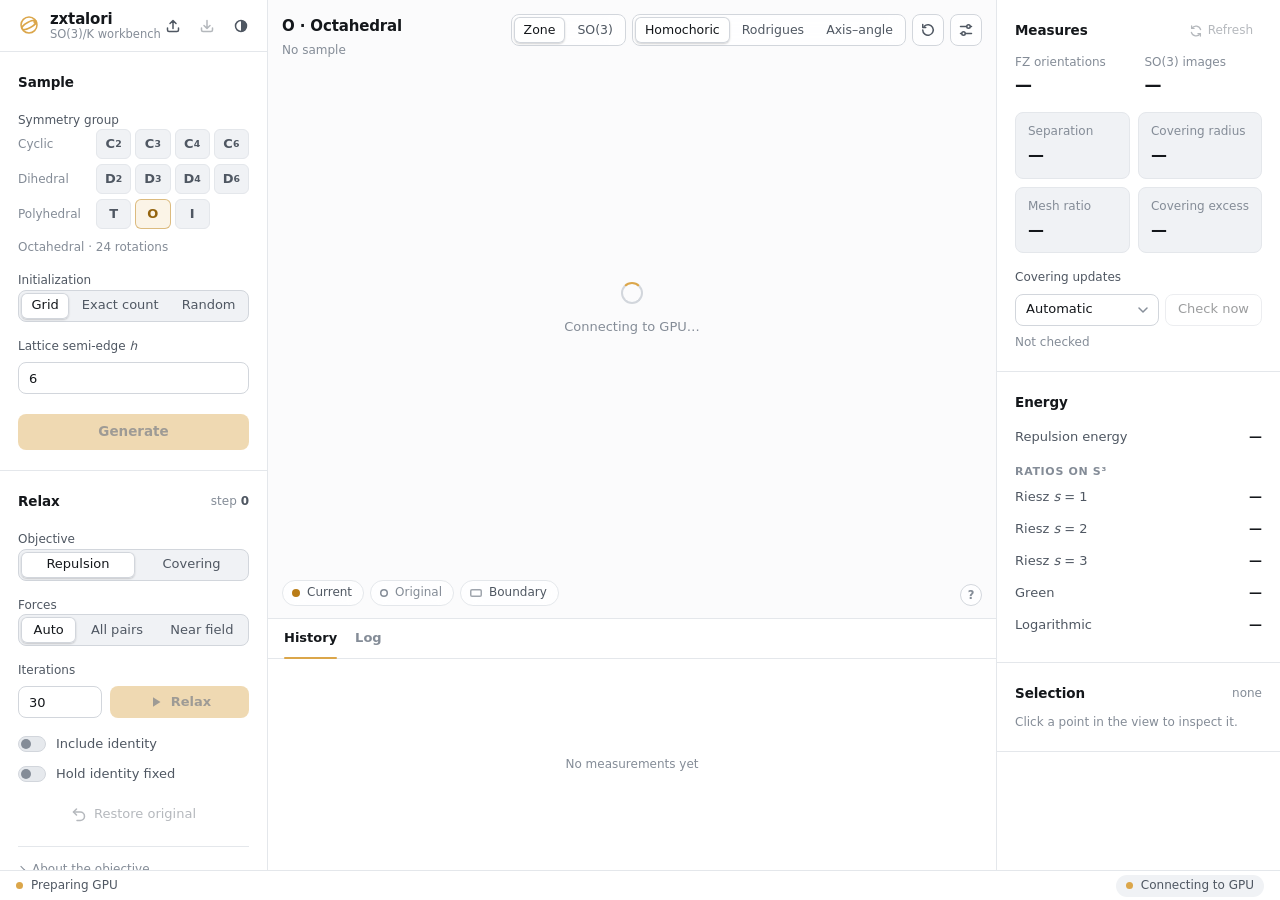
==== web/app/index.html @ 5619b3f2 "zxtalori 0.1.0" ====
<!doctype html>
<html lang="en">
<head>
<meta charset="utf-8">
<meta name="viewport" content="width=device-width,initial-scale=1">
<meta name="color-scheme" content="dark light">
<title>zxtalori</title>
<link rel="stylesheet" href="style.css">
<script>try{const t=localStorage.getItem('zxtalori-theme');if(t==='light'||t==='dark')document.documentElement.dataset.theme=t;}catch{}</script>
</head>
<body class="connecting">

<svg hidden>
  <symbol id="i-import" viewBox="0 0 16 16"><path d="M8 10.5v-8M5 5.5l3-3 3 3M2.5 10v2A1.5 1.5 0 0 0 4 13.5h8a1.5 1.5 0 0 0 1.5-1.5v-2"/></symbol>
  <symbol id="i-export" viewBox="0 0 16 16"><path d="M8 2.5v8M5 7.5l3 3 3-3M2.5 10v2A1.5 1.5 0 0 0 4 13.5h8a1.5 1.5 0 0 0 1.5-1.5v-2"/></symbol>
  <symbol id="i-theme" viewBox="0 0 16 16"><circle cx="8" cy="8" r="5.5"/><path d="M8 2.5a5.5 5.5 0 0 1 0 11z" fill="currentColor" stroke="none"/></symbol>
  <symbol id="i-reset" viewBox="0 0 16 16"><path d="M2.75 8a5.25 5.25 0 1 0 1.55-3.7"/><path d="M2.75 2.5v3h3"/></symbol>
  <symbol id="i-undo" viewBox="0 0 16 16"><path d="M5.5 3 2.5 6l3 3"/><path d="M2.5 6h6.75a4.25 4.25 0 0 1 0 8.5H6"/></symbol>
  <symbol id="i-sliders" viewBox="0 0 16 16"><path d="M2.5 4.5h6M12.5 4.5h1M2.5 11.5h1M7.5 11.5h6"/><circle cx="10.5" cy="4.5" r="1.75"/><circle cx="5.5" cy="11.5" r="1.75"/></symbol>
  <symbol id="i-dice" viewBox="0 0 16 16"><rect x="2.5" y="2.5" width="11" height="11" rx="2.5"/><circle cx="5.6" cy="5.6" r=".5" fill="currentColor"/><circle cx="8" cy="8" r=".5" fill="currentColor"/><circle cx="10.4" cy="10.4" r=".5" fill="currentColor"/></symbol>
  <symbol id="i-play" viewBox="0 0 16 16"><path d="M5 3.25v9.5L12.5 8z" fill="currentColor" stroke="none"/></symbol>
  <symbol id="i-stop" viewBox="0 0 16 16"><rect x="4" y="4" width="8" height="8" rx="1.5" fill="currentColor" stroke="none"/></symbol>
  <symbol id="i-refresh" viewBox="0 0 16 16"><path d="M13.25 6.5A5.5 5.5 0 0 0 3.3 5M2.75 9.5a5.5 5.5 0 0 0 9.95 1.5"/><path d="M3 2.25V5h2.75M13 13.75V11h-2.75"/></symbol>
  <symbol id="i-x" viewBox="0 0 16 16"><path d="M4.5 4.5l7 7M11.5 4.5l-7 7"/></symbol>
  <symbol id="i-alert" viewBox="0 0 16 16"><circle cx="8" cy="8" r="6"/><path d="M8 4.75v3.75"/><circle cx="8" cy="11" r=".4" fill="currentColor"/></symbol>
</svg>


<main class="workspace">

<aside class="sidebar panel" aria-label="Sample and relaxation">

  <header class="side-head">
    <a class="brand" href="./">
      <svg class="brand-mark" viewBox="0 0 20 20" aria-hidden="true"><circle cx="10" cy="10" r="7.25"/><ellipse cx="10" cy="10" rx="7.25" ry="2.6" transform="rotate(-28 10 10)"/><circle class="brand-dot" cx="15.6" cy="7.1" r="1.7"/></svg>
      <span class="brand-text"><span class="brand-name">zxtalori</span><span class="brand-sub">SO(3)/K workbench</span></span>
    </a>
    <div class="top-actions">
      <button id="import-button" class="ghost icon-only" aria-label="Import quaternions from JSON or CSV" title="Import quaternions from JSON or CSV"><svg class="icon"><use href="#i-import"/></svg></button>
      <button id="export-button" class="ghost icon-only" disabled aria-label="Export the current sample" title="Export the current sample"><svg class="icon"><use href="#i-export"/></svg></button>
      <button id="theme-button" class="ghost icon-only" aria-label="Switch color theme" title="Switch color theme"><svg class="icon"><use href="#i-theme"/></svg></button>
    </div>
  </header>

  <section class="section">
    <header class="section-head"><h2>Sample</h2></header>

    <fieldset id="group" class="field">
      <legend class="field-label">Symmetry group</legend>
      <div class="group-picker">
        <div class="group-row"><span class="group-family">Cyclic</span><div class="chips">
          <label class="chip"><input type="radio" name="group" value="C2"><span>C<sub>2</sub></span></label>
          <label class="chip"><input type="radio" name="group" value="C3"><span>C<sub>3</sub></span></label>
          <label class="chip"><input type="radio" name="group" value="C4"><span>C<sub>4</sub></span></label>
          <label class="chip"><input type="radio" name="group" value="C6"><span>C<sub>6</sub></span></label>
        </div></div>
        <div class="group-row"><span class="group-family">Dihedral</span><div class="chips">
          <label class="chip"><input type="radio" name="group" value="D2"><span>D<sub>2</sub></span></label>
          <label class="chip"><input type="radio" name="group" value="D3"><span>D<sub>3</sub></span></label>
          <label class="chip"><input type="radio" name="group" value="D4"><span>D<sub>4</sub></span></label>
          <label class="chip"><input type="radio" name="group" value="D6"><span>D<sub>6</sub></span></label>
        </div></div>
        <div class="group-row"><span class="group-family">Polyhedral</span><div class="chips">
          <label class="chip"><input type="radio" name="group" value="T"><span>T</span></label>
          <label class="chip"><input type="radio" name="group" value="O" checked><span>O</span></label>
          <label class="chip"><input type="radio" name="group" value="I"><span>I</span></label>
        </div></div>
      </div>
      <p id="group-order" class="hint">Octahedral · 24 rotations</p>
    </fieldset>

    <fieldset id="count-mode" class="field">
      <legend class="field-label">Initialization</legend>
      <div class="segmented">
        <label title="Native lattice or MTEX grid"><input type="radio" name="count-mode" value="grid" checked><span>Grid</span></label>
        <label title="Exact orientation count"><input type="radio" name="count-mode" value="exact"><span>Exact count</span></label>
        <label title="Seeded Haar random samples"><input type="radio" name="count-mode" value="random"><span>Random</span></label>
      </div>
      <p id="count-note" class="hint"></p>
    </fieldset>

    <div id="h-field" class="field"><label class="field-label" for="semi-edge">Lattice semi-edge <i>h</i></label><input id="semi-edge" type="number" min="1" max="12" value="6"></div>
    <div id="count-field" class="field" hidden><label class="field-label" for="target-count" id="target-label">Requested count</label><input id="target-count" type="number" min="32" max="1000000" step="1" value="1000"></div>
    <div id="seed-field" class="field" hidden><label class="field-label" for="random-seed">Seed</label><div class="input-group"><input id="random-seed" type="number" min="0" max="4294967295" value="193"><button id="shuffle-seed" class="icon-only" aria-label="New random seed" title="New random seed"><svg class="icon"><use href="#i-dice"/></svg></button></div></div>

    <button id="generate-button" class="primary block generate" disabled>Generate</button>
    <p id="construction-note" class="hint centered"></p>
  </section>

  <section class="section">
    <header class="section-head"><h2>Relax</h2><span class="meta">step <b id="iteration-count">0</b></span></header>

    <fieldset id="objective" class="field">
      <legend class="field-label">Objective</legend>
      <div class="segmented">
        <label title="Quey geodesic pair repulsion"><input type="radio" name="objective" value="repulsion" checked><span>Repulsion</span></label>
        <label title="Lower the covering radius with local GPU moves"><input type="radio" name="objective" value="covering"><span>Covering</span></label>
      </div>
    </fieldset>

    <fieldset id="forces" class="field">
      <legend class="field-label">Forces</legend>
      <div class="segmented">
        <label title="Near field above 20,000 orientations, all pairs below"><input type="radio" name="forces" value="auto" checked><span>Auto</span></label>
        <label title="Every orbit point (cost grows with the square of the count)"><input type="radio" name="forces" value="all"><span>All pairs</span></label>
        <label title="Orbit points within 20 mean orientation radii, about 7,500 per point (Quey et al. 2018); cost grows linearly"><input type="radio" name="forces" value="near"><span>Near field</span></label>
      </div>
    </fieldset>

    <fieldset id="free-set" class="field" hidden>
      <legend class="field-label">Free points per job</legend>
      <div class="segmented">
        <label title="The four sources of the offending cap"><input type="radio" name="free-set" value="0"><span>Tet</span></label>
        <label title="Also the apex of each cap sharing a face with it"><input type="radio" name="free-set" value="1" checked><span>Face</span></label>
      </div>
    </fieldset>

    <div id="floor-field" class="field" hidden>
      <label class="field-label" for="separation-floor">Min separation (°)</label>
      <div class="input-group"><input id="separation-floor" type="number" min="0" max="179" step="0.01" placeholder="None"><button id="floor-from-current" type="button" title="Set the floor to 95% of the current separation">95% of current</button></div>
      <p class="hint">Local steps keep every pair of orientations at least this far apart.</p>
    </div>

    <div class="field">
      <label class="field-label" for="iterations" id="iterations-label">Iterations</label>
      <div class="run-row">
        <input id="iterations" type="number" min="1" max="1000" value="30">
        <button id="relax-button" class="primary" disabled><svg class="icon"><use href="#i-play"/></svg><span id="relax-label">Relax</span></button>
        <button id="stop-button" class="danger" disabled><svg class="icon"><use href="#i-stop"/></svg>Stop</button>
      </div>
      <div id="run-progress" class="progress" hidden><i id="run-progress-bar"></i></div>
    </div>

    <div class="switches">
      <label class="switch"><input id="add-identity" type="checkbox"><span class="track"></span>Include identity</label>
      <label class="switch"><input id="fix-identity" type="checkbox"><span class="track"></span>Hold identity fixed</label>
    </div>

    <button id="restore-button" class="ghost block" disabled><svg class="icon"><use href="#i-undo"/></svg>Restore original</button>

    <details class="disclosure"><summary>About the objective</summary>
      <p class="hint" data-objective="repulsion">Pair repulsion 1/<i>d</i> + 1/(π − <i>d</i>), where <i>d</i> is the geodesic distance on S³. Symmetry images and antipodes are included. Barzilai–Borwein steps with curvature scaling.</p>
      <p class="hint" data-objective="repulsion">Near field sums only the orbit points within 20 mean orientation radii, fading smoothly over the outer half, so a step costs time linear in the count. Its energy is the near-field sum. Differences in density at larger scales even out more slowly than with all pairs.</p>
      <p class="hint" data-objective="covering" hidden>Moves disjoint groups of points around the largest empty caps and keeps a move only if the exact local maximum drops. Small kicks leave plateaus, and the best sample found is kept. Separation is not constrained and usually falls.</p>
    </details>
  </section>

</aside>

<section class="stage" aria-label="Orientation view">

  <div class="viewport card" id="canvas-wrap">
    <canvas id="view" tabindex="0" aria-label="3D orientation plot. Drag to orbit, Shift-drag to pan, scroll to zoom, click to inspect."></canvas>

    <div class="view-head">
      <div class="view-title">
        <h1 id="sample-heading">O · Octahedral</h1>
        <div class="view-sub"><span id="sample-badge">No sample</span><span id="selected-badge" class="tag" hidden></span></div>
      </div>
      <div class="view-tools">
        <fieldset id="view-domain" class="segmented glass"><legend class="sr-only">View domain</legend>
          <label title="Fundamental zone"><input type="radio" name="view-domain" value="fz" checked><span>Zone</span></label>
          <label title="Full SO(3), streamed symmetry images"><input type="radio" name="view-domain" value="so3"><span>SO(3)</span></label>
        </fieldset>
        <fieldset id="projection" class="segmented glass"><legend class="sr-only">Projection</legend>
          <label><input type="radio" name="projection" value="homochoric" checked><span>Homochoric</span></label>
          <label><input type="radio" name="projection" value="rodrigues"><span>Rodrigues</span></label>
          <label><input type="radio" name="projection" value="axisangle"><span>Axis–angle</span></label>
        </fieldset>
        <div class="tool-group">
          <button id="reset-view" class="tool" aria-label="Reset view" title="Reset view (0)"><svg class="icon"><use href="#i-reset"/></svg></button>
          <button id="display-button" class="tool" popovertarget="display-panel" aria-label="Display settings" title="Display settings"><svg class="icon"><use href="#i-sliders"/></svg></button>
        </div>
      </div>
    </div>

    <div id="view-empty" class="view-empty"><span class="spinner" aria-hidden="true"></span><p id="empty-copy">Connecting to GPU…</p></div>

    <div class="view-foot">
      <div class="legend">
        <span class="legend-item" id="color-key"><i class="swatch current" id="color-swatch"></i><span id="color-name">Current</span><span id="color-scale" class="color-scale" hidden><span id="color-low"></span><i id="color-ramp" class="ramp"></i><span id="color-high"></span></span></span>
        <label class="legend-item toggle" title="Show the generated sample"><input id="show-original" type="checkbox"><i class="swatch original"></i>Original</label>
        <label class="legend-item toggle" title="Show the fundamental-zone boundary"><input id="show-zone" type="checkbox" checked><i class="swatch boundary"></i>Boundary</label>
      </div>
      <div class="view-meta">
        <span id="display-count"></span>
        <span class="help" tabindex="0" aria-describedby="view-help">?<span id="view-help" class="help-pop" role="tooltip"><b>Drag</b> orbit<br><b>Shift-drag</b> or <b>right-drag</b> pan<br><b>Scroll</b> zoom<br><b>Click</b> inspect a point<br><b>Arrows</b> orbit · <b>+ −</b> zoom · <b>0</b> reset</span></span>
      </div>
    </div>
  </div>

  <div id="display-panel" class="popover" popover="manual" aria-label="Display settings">
    <header class="popover-head"><h2>Display</h2><button class="tool plain" popovertarget="display-panel" popovertargetaction="hide" aria-label="Close display settings"><svg class="icon"><use href="#i-x"/></svg></button></header>
    <div class="popover-body">
      <div class="field row"><label for="display-limit">Points drawn</label><select id="display-limit"><option value="100000" selected>≤ 100,000</option><option value="10000">≤ 10,000</option><option value="1000">≤ 1,000</option><option value="0">All</option></select></div>
      <div class="field row"><label for="color-by">Color by</label><select id="color-by">
        <option value="auto" selected>Objective</option>
        <option value="zone">Symmetry zone</option>
        <option value="single">Single color</option>
        <option value="separation">Nearest neighbour</option>
        <option value="covering">Largest adjacent cap</option>
        <option value="faces">Voronoi faces</option>
      </select></div>
      <p class="hint" id="color-hint">Repulsion colors by nearest-neighbour distance and covering runs by the largest Delaunay cap at each point; both come with each step's measures. Voronoi faces come from covering checks.</p>
      <div class="field"><label class="field-label spread" for="point-size">Point radius <output id="point-size-value" for="point-size">2</output></label><input id="point-size" type="range" min="0.5" max="6" value="2" step="0.25"></div>
      <div class="field"><label class="field-label spread" for="wire-width">Wire width <output id="wire-width-value" for="wire-width">0.85</output></label><input id="wire-width" type="range" min="0.2" max="3" value="0.85" step="0.05"></div>
      <div class="switches">
        <label class="switch"><input id="auto-rotate" type="checkbox"><span class="track"></span>Rotate about world Z</label>
      </div>
      <div class="field row"><label for="cut-plane">Cut through origin</label><select id="cut-plane"><option value="none">None</option><option value="x">Keep +X</option><option value="y">Keep +Y</option><option value="z">Keep +Z</option><option value="-x">Keep −X</option><option value="-y">Keep −Y</option><option value="-z">Keep −Z</option></select></div>
      <div id="clip-field" class="field row" hidden><label for="rf-limit">Rodrigues radius ≤</label><input id="rf-limit" type="number" min="1" max="100" value="4" step="1"></div>

      <div class="popover-section">
        <h3>Delaunay triangulation</h3>
        <div class="switches">
          <label class="switch"><input id="show-dt" type="checkbox"><span class="track"></span>Show edges</label>
          <label class="switch"><input id="show-shell" type="checkbox" checked><span class="track"></span>Show shell images</label>
        </div>
        <div class="field row"><label for="dt-budget">Edge budget</label><input id="dt-budget" type="number" min="100" max="100000" value="6000" step="100"></div>
        <button id="load-dt" class="block" disabled>Compute triangulation</button>
        <p id="dt-note" class="hint">FZ and shell triangulation. Compute again after points move.</p>
      </div>
    </div>
  </div>

  <div class="dock">
    <header class="pane-head">
      <div class="pane-tabs" role="tablist" aria-label="Bottom pane">
        <button id="tab-history" role="tab" aria-selected="true" aria-controls="history-panel">History</button>
        <button id="tab-log" role="tab" aria-selected="false" aria-controls="log-panel" tabindex="-1">Log<span id="log-badge" class="badge" hidden></span></button>
      </div>
      <div id="history-series" class="series" role="group" aria-label="Measures to plot"></div>
      <span id="log-count" class="meta" hidden></span>
      <button id="log-clear" class="ghost small" title="Clear the log" hidden>Clear</button>
    </header>
    <div id="history-panel" class="pane-body history-wrap" role="tabpanel" aria-labelledby="tab-history"><canvas id="history" aria-label="Measure history"></canvas><div id="history-note" class="readout" aria-live="off"></div><div id="history-empty" class="history-empty">No measurements yet</div></div>
    <div id="log-panel" class="pane-body" role="tabpanel" aria-labelledby="tab-log" hidden><ol id="log-list" class="log-list" tabindex="0" aria-live="off"></ol></div>
  </div>

</section>

<aside class="inspector panel" aria-label="Measures and selection">

  <section class="section">
    <header class="section-head"><h2>Measures</h2><button id="measure-button" class="ghost small" disabled title="Recompute pair energies and separation"><svg class="icon"><use href="#i-refresh"/></svg>Refresh</button></header>

    <dl class="counts">
      <div><dt>FZ orientations</dt><dd id="point-count">—</dd></div>
      <div><dt>SO(3) images</dt><dd id="extended-count">—</dd></div>
    </dl>

    <div class="tiles">
      <button class="tile" data-metric="separation_deg" title="Minimum separation between orientations"><span>Separation</span><strong id="separation">—</strong></button>
      <button class="tile" data-metric="covering_radius_deg" title="Largest empty spherical cap, expressed as an SO(3) rotation angle."><span>Covering radius</span><strong id="covering-radius">—</strong></button>
      <button class="tile" data-metric="mesh_ratio" title="Covering radius divided by minimum separation; SO3K_Transports convention."><span>Mesh ratio</span><strong id="mesh-ratio">—</strong></button>
      <button class="tile" data-metric="covering_excess" title="Covering radius / simplex bound minus 1; N = 2|K|N_FZ. Dimensionless fraction."><span>Covering excess</span><strong id="covering-excess">—</strong></button>
    </div>

    <div class="field">
      <label class="field-label" for="covering-mode">Covering updates</label>
      <div class="input-group"><select id="covering-mode"><option value="auto">Automatic</option><option value="ten">Every 10 steps</option><option value="end">At end of run</option><option value="manual">Manual</option></select><button id="cover-button" disabled>Check now</button></div>
      <p id="covering-note" class="hint">Not checked</p>
    </div>
  </section>

  <section class="section">
    <header class="section-head"><h2>Energy</h2></header>
    <div class="metric-list">
      <button class="metric" data-metric="energy" title="Mean pair value of 1/d + 1/(π−d), d on S³ in radians; other-source symmetry images."><span>Repulsion energy</span><strong id="energy">—</strong></button>
      <span class="list-label">Ratios on S³</span>
      <button class="metric" data-metric="riesz_1"><span>Riesz <i>s</i> = 1</span><strong id="riesz-1">—</strong></button>
      <button class="metric" data-metric="riesz_2"><span>Riesz <i>s</i> = 2</span><strong id="riesz-2">—</strong></button>
      <button class="metric" data-metric="riesz_3"><span>Riesz <i>s</i> = 3</span><strong id="riesz-3">—</strong></button>
      <button class="metric" data-metric="green_ratio"><span>Green</span><strong id="green">—</strong></button>
      <button class="metric" data-metric="log_ratio"><span>Logarithmic</span><strong id="log">—</strong></button>
    </div>
    <p id="precision-note" class="hint"></p>
  </section>

  <section class="section">
    <header class="section-head"><h2>Selection</h2><span id="selection-index" class="meta">none</span></header>
    <p id="selection-hint" class="hint">Click a point in the view to inspect it.</p>
    <div id="selection-values" hidden>
      <div class="quat"><span>w</span><strong id="quat-w"></strong><span>x</span><strong id="quat-x"></strong><span>y</span><strong id="quat-y"></strong><span>z</span><strong id="quat-z"></strong></div>
      <div class="metric static"><span>Rotation angle</span><strong id="rotation-angle"></strong></div>
    </div>
  </section>

</aside>

</main>

<footer class="statusbar"><div id="status" role="status" aria-live="polite"><span class="status-dot"></span>Preparing GPU</div><div class="status-right"><div id="status-detail"></div><span id="gpu-badge" class="gpu-chip" data-state="pending"><i class="dot"></i>Connecting to GPU</span></div></footer>

<div id="error-banner" class="toast" role="alert" hidden><svg class="icon"><use href="#i-alert"/></svg><span id="error-message"></span><button id="dismiss-error" class="tool plain" aria-label="Dismiss error"><svg class="icon"><use href="#i-x"/></svg></button></div>

<dialog id="export-dialog" aria-labelledby="export-title">
  <form method="dialog">
    <header class="dialog-head"><div><h2 id="export-title">Export sample</h2><p class="hint">Scalar-first quaternions (w, x, y, z).</p></div><button class="tool plain" aria-label="Close"><svg class="icon"><use href="#i-x"/></svg></button></header>
    <div class="dialog-body">
      <button id="export-json" type="button" class="option"><span class="format">JSON</span><strong>Sample with provenance</strong><span>Quaternions, generator settings, measures and history. Opens again in the workbench.</span></button>
      <button id="export-csv" type="button" class="option"><span class="format">CSV</span><strong>Quaternions only</strong><span>One orientation per row with a w, x, y, z header.</span></button>
    </div>
  </form>
</dialog>

<input id="import-file" type="file" accept=".json,.csv,.txt" hidden>
<script type="module" src="app.js"></script>
</body>
</html>
---- web/app/style.css ----
/* Workbench theme. Colors follow the OS unless <html data-theme> pins one;
   the --plot-* tokens are read by app.js for both canvases. */
:root {
  color-scheme: dark light;
  --font: Inter, "Segoe UI Variable Text", "Segoe UI", system-ui, -apple-system, "Helvetica Neue", sans-serif;
  --mono: "Cascadia Mono", "JetBrains Mono", ui-monospace, "SF Mono", Consolas, monospace;
  --radius-s: 6px;
  --radius: 8px;
  --radius-l: 12px;
  --sidebar: 288px;
  --inspector: 304px;

  --bg: light-dark(#eef0f3, #0b0d10);
  --panel: light-dark(#ffffff, #121519);
  --raised: light-dark(#ffffff, #1a1e24);
  --field: light-dark(#ffffff, #15181d);
  --well: light-dark(#f0f2f5, #0e1115);
  --seg-on: light-dark(#ffffff, #262c35);
  --hover: light-dark(#f2f4f6, #1d2229);
  --active: light-dark(#e6e9ed, #262c34);
  --line: light-dark(#e4e7eb, #20252c);
  --line-strong: light-dark(#d2d6dc, #2e353f);
  --line-hover: light-dark(#b9bfc8, #434c58);
  --text: light-dark(#14171b, #e8eaed);
  --text-2: light-dark(#4f5762, #a6aeb9);
  --text-3: light-dark(#848c97, #6e7784);
  --accent: light-dark(#dba64a, #e2b665);
  --accent-hover: light-dark(#e3b25a, #ecc47c);
  --accent-ink: #1b1306;
  --accent-text: light-dark(#94640f, #ebc57f);
  --accent-soft: light-dark(rgb(219 166 74 / .13), rgb(226 182 101 / .11));
  --accent-line: light-dark(rgb(196 140 42 / .55), rgb(226 182 101 / .42));
  --focus: light-dark(#b97c17, #e2b665);
  --danger: light-dark(#c4473b, #ef7d70);
  --danger-soft: light-dark(rgb(196 71 59 / .1), rgb(239 125 112 / .13));
  --ok: light-dark(#2f9a5c, #74c290);
  --canvas: light-dark(#fbfbfc, #090b0e);
  --glass: light-dark(rgb(255 255 255 / .8), rgb(20 23 28 / .74));
  --shadow: light-dark(0 12px 32px rgb(20 26 36 / .14), 0 14px 40px rgb(0 0 0 / .5));

  --plot-point: light-dark(#b97c17, #e2b665);
  --plot-original: light-dark(#4b7fa3, #6f9dba);
  --plot-wire: light-dark(rgb(64 76 92 / .5), rgb(178 190 204 / .5));
  --plot-axis: light-dark(#d3d8df, #29313b);
  --plot-label: light-dark(#8a929d, #7a8492);
  --plot-dt: light-dark(rgb(48 112 156 / .3), rgb(136 185 211 / .3));
  --plot-shell: light-dark(rgb(48 112 156 / .6), rgb(130 187 216 / .66));
  --plot-ring: light-dark(#15181c, #fff4d6);
  --plot-grid: light-dark(#eceef1, #1e242b);
  --plot-line: light-dark(#c28a24, #e2b665);
  /* History series, in the order of the measure chips. */
  --series-1: light-dark(#c28a24, #e2b665);
  --series-2: light-dark(#2f7fc1, #6cb0f0);
  --series-3: light-dark(#2f9a5c, #74c290);
  --series-4: light-dark(#b8559e, #e08ccb);
  --series-5: light-dark(#d1603d, #f0906a);
  --series-6: light-dark(#6a5fc7, #a69cf2);
  --series-7: light-dark(#1f95a6, #62cfdc);
  --series-8: light-dark(#8a8f2a, #c6cb5c);
  --series-9: light-dark(#a35a4c, #d49383);
  --series-10: light-dark(#5b6b7c, #9fb0c2);
}
:root[data-theme="light"] { color-scheme: light; }
:root[data-theme="dark"] { color-scheme: dark; }

* { box-sizing: border-box; }
html { height: 100%; }
body {
  margin: 0;
  height: 100dvh;
  display: flex;
  flex-direction: column;
  overflow: hidden;
  background: var(--bg);
  color: var(--text);
  font: 13px/1.45 var(--font);
  -webkit-font-smoothing: antialiased;
}
[hidden] { display: none !important; }
h1, h2, h3, p { margin: 0; }
sub { font-size: .72em; line-height: 0; }
.sr-only { position: absolute; width: 1px; height: 1px; overflow: hidden; clip-path: inset(50%); white-space: nowrap; }
.icon { width: 16px; height: 16px; flex: none; fill: none; stroke: currentColor; stroke-width: 1.5; stroke-linecap: round; stroke-linejoin: round; }
:focus-visible { outline: 2px solid var(--focus); outline-offset: 2px; }

/* ── Controls ─────────────────────────────────────────── */
button, input, select { font: inherit; color: inherit; }
:where(button) {
  display: inline-flex;
  align-items: center;
  justify-content: center;
  gap: 7px;
  height: 32px;
  padding: 0 12px;
  border: 1px solid var(--line-strong);
  border-radius: var(--radius);
  background: var(--raised);
  color: var(--text);
  font-weight: 500;
  white-space: nowrap;
  cursor: pointer;
  transition: background-color .12s, border-color .12s, color .12s, opacity .12s;
}
:where(button):hover:not(:disabled) { background: var(--hover); border-color: var(--line-hover); }
:where(button):active:not(:disabled) { background: var(--active); }
:where(button):disabled { opacity: .42; cursor: not-allowed; }
.primary { background: var(--accent); border-color: transparent; color: var(--accent-ink); font-weight: 600; }
.primary:hover:not(:disabled) { background: var(--accent-hover); border-color: transparent; }
.primary:active:not(:disabled) { background: var(--accent); }
.ghost { background: transparent; border-color: transparent; color: var(--text-2); }
.ghost:hover:not(:disabled) { background: var(--hover); border-color: transparent; color: var(--text); }
.danger { background: var(--danger-soft); border-color: transparent; color: var(--danger); }
.danger:hover:not(:disabled) { background: var(--danger-soft); border-color: var(--danger); }
.block { width: 100%; }
.small { height: 26px; padding: 0 8px; gap: 5px; font-size: 12px; }
.small .icon { width: 14px; height: 14px; }
.icon-only { width: 32px; padding: 0; }

input[type="number"], select {
  width: 100%;
  min-width: 0;
  height: 32px;
  padding: 0 10px;
  border: 1px solid var(--line-strong);
  border-radius: var(--radius);
  background: var(--field);
  color: var(--text);
  font-variant-numeric: tabular-nums;
  transition: border-color .12s, box-shadow .12s;
}
select {
  appearance: none;
  padding-right: 28px;
  background-image: url("data:image/svg+xml,%3Csvg xmlns='http://www.w3.org/2000/svg' viewBox='0 0 10 6'%3E%3Cpath d='M1 1l4 4 4-4' fill='none' stroke='%23878f9a' stroke-width='1.5' stroke-linecap='round' stroke-linejoin='round'/%3E%3C/svg%3E");
  background-repeat: no-repeat;
  background-position: right 10px center;
  background-size: 10px 6px;
  cursor: pointer;
}
input[type="number"]:hover:not(:disabled), select:hover:not(:disabled) { border-color: var(--line-hover); }
input[type="number"]:focus, select:focus { outline: none; border-color: var(--accent-line); box-shadow: 0 0 0 3px var(--accent-soft); }
input:disabled, select:disabled { opacity: .5; cursor: not-allowed; }

input[type="range"] { width: 100%; height: 18px; margin: 0; background: transparent; appearance: none; cursor: pointer; }
input[type="range"]::-webkit-slider-runnable-track { height: 4px; border-radius: 2px; background: var(--active); }
input[type="range"]::-webkit-slider-thumb { appearance: none; width: 14px; height: 14px; margin-top: -5px; border-radius: 50%; background: var(--accent); border: 2px solid var(--raised); box-shadow: 0 0 0 1px var(--accent-line); }
input[type="range"]::-moz-range-track { height: 4px; border-radius: 2px; background: var(--active); }
input[type="range"]::-moz-range-thumb { width: 10px; height: 10px; border-radius: 50%; background: var(--accent); border: 2px solid var(--raised); }
input[type="range"]:focus-visible { outline: none; }
input[type="range"]:focus-visible::-webkit-slider-thumb { box-shadow: 0 0 0 3px var(--accent-soft), 0 0 0 1px var(--accent-line); }

fieldset { margin: 0; padding: 0; border: 0; min-width: 0; }
legend { padding: 0; }

.segmented { display: flex; gap: 2px; padding: 2px; border: 1px solid var(--line-strong); border-radius: var(--radius); background: var(--well); }
.segmented label { position: relative; flex: 1 1 auto; display: flex; }
.segmented input, .chip input, .legend input, .switch input { position: absolute; width: 1px; height: 1px; margin: 0; opacity: 0; pointer-events: none; }
.segmented span {
  flex: 1;
  display: flex;
  align-items: center;
  justify-content: center;
  height: 26px;
  padding: 0 10px;
  border-radius: 6px;
  color: var(--text-2);
  font-weight: 500;
  white-space: nowrap;
  cursor: pointer;
  transition: background-color .12s, color .12s, box-shadow .12s;
}
.segmented label:hover span { color: var(--text); }
.segmented input:checked + span { background: var(--seg-on); color: var(--text); box-shadow: 0 1px 2px rgb(0 0 0 / .18), inset 0 0 0 1px var(--line-strong); }
.segmented input:focus-visible + span { outline: 2px solid var(--focus); outline-offset: -1px; }
fieldset:disabled .segmented span, fieldset:disabled .chip span { opacity: .5; cursor: not-allowed; }

.switches { display: grid; gap: 2px; margin-top: 12px; }
.switch { display: flex; align-items: center; gap: 10px; min-height: 28px; color: var(--text-2); cursor: pointer; user-select: none; }
.switch:hover { color: var(--text); }
.switch .track { position: relative; flex: none; width: 28px; height: 16px; border: 1px solid var(--line-strong); border-radius: 8px; background: var(--active); transition: background-color .15s, border-color .15s; }
.switch .track::after { content: ""; position: absolute; top: 2px; left: 2px; width: 10px; height: 10px; border-radius: 50%; background: var(--text-3); transition: transform .15s, background-color .15s; }
.switch input:checked + .track { background: var(--accent); border-color: transparent; }
.switch input:checked + .track::after { transform: translateX(12px); background: var(--accent-ink); }
.switch input:focus-visible + .track { outline: 2px solid var(--focus); outline-offset: 2px; }
.switch:has(input:disabled) { opacity: .45; cursor: not-allowed; }

/* ── Shell ────────────────────────────────────────────── */
.side-head { position: sticky; top: 0; z-index: 3; display: flex; align-items: center; justify-content: space-between; gap: 8px; min-height: 52px; padding: 0 10px 0 18px; border-bottom: 1px solid var(--line); background: var(--panel); }
.brand { display: flex; align-items: center; gap: 10px; min-width: 0; color: var(--text); text-decoration: none; }
.brand-mark { width: 22px; height: 22px; flex: none; fill: none; stroke: var(--accent); stroke-width: 1.4; }
.brand-dot { fill: var(--accent); stroke: none; }
.brand-text { display: grid; min-width: 0; line-height: 1.2; }
.brand-name { font-size: 15px; font-weight: 650; letter-spacing: -.01em; }
.brand-sub { color: var(--text-3); font-size: 11.5px; white-space: nowrap; }
.top-actions { display: flex; align-items: center; gap: 2px; flex: none; }
.gpu-chip { display: inline-flex; align-items: center; gap: 8px; max-width: 260px; height: 22px; padding: 0 10px; overflow: hidden; border-radius: 11px; background: var(--well); color: var(--text-2); font-size: 12px; white-space: nowrap; text-overflow: ellipsis; }
.gpu-chip .dot { flex: none; width: 7px; height: 7px; border-radius: 50%; background: var(--text-3); }
.gpu-chip[data-state="pending"] .dot { background: var(--accent); animation: pulse 1.2s ease-in-out infinite; }
.gpu-chip[data-state="ready"] .dot { background: var(--ok); }
.gpu-chip[data-state="error"] .dot { background: var(--danger); }

.workspace { flex: 1; min-height: 0; display: grid; grid-template-columns: var(--sidebar) minmax(0, 1fr) var(--inspector); }
.panel { min-height: 0; overflow: auto; background: var(--panel); scrollbar-width: thin; scrollbar-color: var(--line-strong) transparent; }
.sidebar { border-right: 1px solid var(--line); }
.inspector { border-left: 1px solid var(--line); }
.section { padding: 18px 18px 20px; border-bottom: 1px solid var(--line); }
.section-head { display: flex; align-items: center; justify-content: space-between; gap: 8px; min-height: 26px; margin-bottom: 4px; }
.section-head h2 { font-size: 13.5px; font-weight: 600; letter-spacing: -.005em; }
.meta { color: var(--text-3); font-size: 12px; font-variant-numeric: tabular-nums; }
.meta b { color: var(--text-2); font-weight: 600; }
.field { display: grid; gap: 7px; margin-top: 16px; }
.field-label { color: var(--text-2); font-size: 12px; font-weight: 500; }
.field-label.spread { display: flex; justify-content: space-between; }
.field-label output { color: var(--text-3); font-variant-numeric: tabular-nums; }
.field.row { display: flex; align-items: center; justify-content: space-between; gap: 12px; margin-top: 12px; }
.field.row label { color: var(--text-2); }
.field.row select, .field.row input { width: 128px; flex: none; }
.hint { color: var(--text-3); font-size: 12px; line-height: 1.5; }
.hint:empty { display: none; }
.hint.centered { margin-top: 8px; text-align: center; }
.input-group { display: grid; grid-template-columns: minmax(0, 1fr) auto; gap: 6px; }

.group-picker { display: grid; gap: 5px; }
.group-row { display: grid; grid-template-columns: 70px 1fr; align-items: center; gap: 8px; }
.group-family { color: var(--text-3); font-size: 12px; }
.chips { display: grid; grid-template-columns: repeat(4, 1fr); gap: 4px; }
.chip { display: flex; }
.chip span {
  flex: 1;
  display: flex;
  align-items: center;
  justify-content: center;
  height: 30px;
  border: 1px solid var(--line);
  border-radius: var(--radius-s);
  background: var(--well);
  color: var(--text-2);
  font-weight: 600;
  cursor: pointer;
  transition: background-color .12s, border-color .12s, color .12s;
}
.chip:hover span { border-color: var(--line-hover); color: var(--text); }
.chip input:checked + span { border-color: var(--accent-line); background: var(--accent-soft); color: var(--accent-text); }
.chip input:focus-visible + span { outline: 2px solid var(--focus); outline-offset: 1px; }
#group-order { margin-top: 2px; }

.generate { height: 36px; margin-top: 20px; font-size: 13.5px; }
.run-row { display: grid; grid-template-columns: 84px minmax(0, 1fr); gap: 8px; }
body:not(.busy) #stop-button, body.busy #relax-button { display: none; }
.progress { height: 3px; margin-top: 4px; overflow: hidden; border-radius: 2px; background: var(--active); }
.progress i { display: block; width: 0; height: 100%; border-radius: inherit; background: var(--accent); transition: width .2s ease-out; }
#restore-button { margin-top: 10px; }

.disclosure { margin-top: 16px; padding-top: 14px; border-top: 1px solid var(--line); }
.disclosure summary { display: flex; align-items: center; gap: 8px; width: max-content; color: var(--text-3); font-size: 12px; cursor: pointer; list-style: none; }
.disclosure summary::-webkit-details-marker { display: none; }
.disclosure summary::before { content: ""; width: 5px; height: 5px; border-right: 1.5px solid currentColor; border-bottom: 1.5px solid currentColor; transform: rotate(-45deg); transition: transform .15s; }
.disclosure[open] summary::before { transform: rotate(45deg); }
.disclosure summary:hover { color: var(--text-2); }
.disclosure p { margin-top: 8px; }

/* ── Stage ────────────────────────────────────────────── */
.stage { min-width: 0; min-height: 0; display: flex; flex-direction: column; background: var(--canvas); }
.card { position: relative; overflow: hidden; border: 1px solid var(--line); border-radius: var(--radius-l); background: var(--canvas); }
.viewport { flex: 1; min-height: 260px; border: 0; border-radius: 0; }
#view { position: absolute; inset: 0; display: block; width: 100%; height: 100%; touch-action: none; cursor: grab; }
#view:active { cursor: grabbing; }
#view:focus-visible { outline: 2px solid var(--focus); outline-offset: -2px; }

.view-head { position: absolute; inset: 0 0 auto; display: flex; flex-wrap: wrap; align-items: flex-start; justify-content: space-between; gap: 10px 16px; padding: 14px; pointer-events: none; }
.view-title { display: grid; gap: 3px; min-width: 0; padding-top: 2px; }
.view-title h1 { font-size: 15px; font-weight: 600; letter-spacing: -.01em; }
.view-sub { display: flex; align-items: center; gap: 8px; min-height: 20px; color: var(--text-3); font-size: 12px; font-variant-numeric: tabular-nums; }
.tag { padding: 1px 8px; border: 1px solid var(--accent-line); border-radius: 10px; background: var(--accent-soft); color: var(--accent-text); font-size: 11.5px; }
.view-tools { display: flex; flex-wrap: wrap; justify-content: flex-end; gap: 6px; margin-left: auto; pointer-events: auto; }
.glass, .tool, .legend-item { background: var(--glass); backdrop-filter: blur(10px); -webkit-backdrop-filter: blur(10px); }
.segmented.glass { border-color: var(--line-strong); }
.segmented.glass span { height: 26px; font-size: 12.5px; }
.tool-group { display: flex; gap: 6px; }
.tool { width: 32px; height: 32px; padding: 0; border-color: var(--line-strong); color: var(--text-2); }
.tool:hover:not(:disabled) { color: var(--text); }
.tool.on { border-color: var(--accent-line); background: var(--accent-soft); color: var(--accent-text); }
.tool.plain { width: 28px; height: 28px; border-color: transparent; background: transparent; backdrop-filter: none; }
.tool.plain:hover:not(:disabled) { background: var(--hover); border-color: transparent; }

.view-empty { position: absolute; inset: 0; display: grid; place-content: center; justify-items: center; gap: 14px; color: var(--text-3); pointer-events: none; text-align: center; padding: 24px; }
.view-empty .spinner { display: none; }
body.busy .view-empty .spinner, body.connecting .view-empty .spinner { display: block; }
.spinner { width: 22px; height: 22px; border: 2px solid var(--line-strong); border-top-color: var(--accent); border-radius: 50%; animation: spin .8s linear infinite; }

.view-foot { position: absolute; inset: auto 0 0; display: flex; flex-wrap: wrap; align-items: flex-end; justify-content: space-between; gap: 8px; padding: 12px 14px; pointer-events: none; }
.legend { display: flex; flex-wrap: wrap; gap: 6px; pointer-events: auto; }
.legend-item { display: inline-flex; align-items: center; gap: 7px; height: 26px; padding: 0 11px 0 9px; border: 1px solid var(--line); border-radius: 13px; color: var(--text-2); font-size: 12px; user-select: none; transition: color .12s, border-color .12s; }
.legend .toggle { cursor: pointer; }
.legend .toggle:hover { border-color: var(--line-hover); color: var(--text); }
.legend .toggle:not(:has(input:checked)) { color: var(--text-3); }
.legend .toggle:has(input:focus-visible) { outline: 2px solid var(--focus); outline-offset: 2px; }
.legend .toggle:has(input:disabled) { opacity: .5; cursor: not-allowed; }
.swatch { width: 8px; height: 8px; border-radius: 50%; transition: background-color .12s, box-shadow .12s; }
.swatch.current { background: var(--plot-point); }
.swatch.zones { background: conic-gradient(hsl(0 65% 55%), hsl(137 65% 55%), hsl(275 65% 55%), hsl(52 65% 55%), hsl(0 65% 55%)); }
.color-scale { display: inline-flex; align-items: center; gap: 6px; color: var(--text-3); font-variant-numeric: tabular-nums; }
.ramp { width: 64px; height: 8px; border-radius: 4px; }
.swatch.original { background: var(--plot-original); }
.swatch.boundary { width: 12px; height: 8px; border-radius: 2px; box-shadow: inset 0 0 0 1.5px var(--plot-wire); }
.legend .toggle:not(:has(input:checked)) .swatch { background: transparent; box-shadow: inset 0 0 0 1.5px currentColor; }
.view-meta { display: flex; align-items: center; gap: 10px; color: var(--text-3); font-size: 12px; font-variant-numeric: tabular-nums; pointer-events: auto; }
.help { position: relative; display: grid; place-items: center; width: 22px; height: 22px; border: 1px solid var(--line-strong); border-radius: 50%; background: var(--glass); color: var(--text-3); font-size: 11.5px; font-weight: 600; cursor: help; }
.help:hover, .help:focus-visible { color: var(--text); }
.help-pop { position: absolute; right: -4px; bottom: calc(100% + 8px); display: none; width: max-content; padding: 10px 12px; border: 1px solid var(--line-strong); border-radius: var(--radius); background: var(--raised); box-shadow: var(--shadow); color: var(--text-2); font-size: 12px; font-weight: 400; line-height: 1.7; text-align: left; }
.help-pop b { color: var(--text); font-weight: 600; }
.help:hover .help-pop, .help:focus-visible .help-pop { display: block; }

#display-button { anchor-name: --display-button; }
.popover {
  position: fixed;
  position-anchor: --display-button;
  inset: auto;
  top: anchor(bottom);
  right: anchor(right);
  width: 300px;
  max-height: min(72vh, 640px);
  margin: 8px 0 0;
  padding: 0;
  overflow: auto;
  border: 1px solid var(--line-strong);
  border-radius: var(--radius-l);
  background: var(--raised);
  box-shadow: var(--shadow);
  color: var(--text);
  scrollbar-width: thin;
}
@supports not (anchor-name: --a) { .popover { top: 120px; right: 24px; } }
.popover-head { display: flex; align-items: center; justify-content: space-between; padding: 12px 10px 2px 16px; }
.popover-head h2 { font-size: 13.5px; font-weight: 600; }
.popover-body { padding: 0 16px 16px; }
.popover-body > .field:first-child { margin-top: 8px; }
.popover-section { margin-top: 16px; padding-top: 14px; border-top: 1px solid var(--line); }
.popover h3 { margin-bottom: 4px; color: var(--text-3); font-size: 11px; font-weight: 600; letter-spacing: .06em; text-transform: uppercase; }
.popover .switches { margin-top: 10px; }
#load-dt { margin-top: 14px; }
#dt-note { margin-top: 8px; }

.dock { flex: 0 0 clamp(190px, 28vh, 330px); min-height: 0; display: flex; flex-direction: column; border-top: 1px solid var(--line); background: var(--panel); }
.pane-body { flex: 1; min-height: 0; display: flex; flex-direction: column; }
.pane-tabs { flex: none; display: flex; gap: 2px; margin-left: -6px; }
.pane-tabs button { position: relative; display: inline-flex; align-items: center; gap: 6px; height: 28px; padding: 0 8px; border: 0; border-radius: var(--radius-s); background: transparent; color: var(--text-3); font-size: 13px; font-weight: 600; }
.pane-tabs button:hover { color: var(--text-2); background: var(--hover); }
.pane-tabs button[aria-selected="true"] { color: var(--text); }
.pane-tabs button[aria-selected="true"]::after { content: ""; position: absolute; left: 8px; right: 8px; bottom: -6px; height: 2px; border-radius: 1px; background: var(--accent); }
.badge { min-width: 16px; height: 16px; padding: 0 5px; border-radius: 8px; background: var(--active); color: var(--text-2); font-size: 10.5px; font-weight: 600; line-height: 16px; text-align: center; font-variant-numeric: tabular-nums; }
.badge.error { background: var(--danger-soft); color: var(--danger); }
.pane-head { flex: none; display: flex; align-items: center; gap: 10px; min-height: 40px; padding: 5px 14px; border-bottom: 1px solid var(--line); }
.pane-head h2 { font-size: 13.5px; font-weight: 600; }
.pane-head .meta { white-space: nowrap; }
.pane-head .meta, .pane-head .ghost.small { margin-left: auto; }
.pane-head .meta + .ghost.small { margin-left: 0; }
.series { flex: 1; min-width: 0; display: flex; gap: 4px; overflow-x: auto; scrollbar-width: none; }
.series button { flex: none; display: inline-flex; align-items: center; gap: 6px; height: 24px; padding: 0 9px 0 7px; border: 1px solid var(--line); border-radius: 12px; background: var(--well); color: var(--text-3); font-size: 11.5px; font-weight: 450; }
.series button i { width: 8px; height: 8px; border-radius: 50%; border: 1.5px solid var(--swatch); background: transparent; }
.series button[aria-pressed="true"] { border-color: color-mix(in srgb, var(--swatch) 50%, var(--line)); background: color-mix(in srgb, var(--swatch) 12%, var(--well)); color: var(--text); }
.series button[aria-pressed="true"] i { background: var(--swatch); }
.readout { position: absolute; top: 6px; right: 14px; z-index: 1; display: flex; flex-wrap: wrap; justify-content: flex-end; gap: 1px 12px; max-width: 70%; padding: 2px 8px; border-radius: 8px; background: var(--glass); color: var(--text-2); font-size: 11.5px; font-variant-numeric: tabular-nums; pointer-events: none; }
.readout:empty { display: none; }
.readout span { display: inline-flex; align-items: center; gap: 5px; }
.readout i { width: 6px; height: 6px; border-radius: 50%; background: var(--swatch); }
.log-list { flex: 1; min-height: 0; margin: 0; padding: 4px 0; overflow: auto; list-style: none; font: 11.5px/1.5 var(--mono); scrollbar-width: thin; scrollbar-color: var(--line-strong) transparent; }
.log-list li { display: grid; grid-template-columns: auto minmax(0, 1fr); gap: 0 10px; padding: 1px 14px; color: var(--text-2); }
.log-list li:hover { background: var(--hover); }
.log-list time { color: var(--text-3); font-variant-numeric: tabular-nums; }
.log-list .msg { overflow-wrap: anywhere; }
.log-list .msg b { color: var(--text); font-weight: 550; }
.log-list li[data-level="error"] .msg { color: var(--danger); }
.log-list li[data-level="warn"] .msg { color: var(--accent-text); }
.log-empty { padding: 10px 14px; color: var(--text-3); font: 12px var(--font); }
.history-wrap { position: relative; flex: 1; min-height: 0; }
#history { position: absolute; inset: 0; display: block; width: 100%; height: 100%; cursor: crosshair; }
.history-empty { position: absolute; inset: 0; display: grid; place-items: center; color: var(--text-3); font-size: 12px; pointer-events: none; }

/* ── Inspector ────────────────────────────────────────── */
.counts { display: grid; grid-template-columns: 1fr 1fr; gap: 12px; margin: 10px 0 14px; }
.counts dt { color: var(--text-3); font-size: 12px; }
.counts dd { margin: 2px 0 0; font-size: 17px; font-weight: 600; letter-spacing: -.01em; font-variant-numeric: tabular-nums; }
.tiles { display: grid; grid-template-columns: 1fr 1fr; gap: 8px; }
.tile { display: grid; gap: 3px; justify-content: stretch; justify-items: start; height: auto; padding: 10px 12px 11px; border-color: var(--line); background: var(--well); font-weight: 400; text-align: left; }
.tile span { color: var(--text-3); font-size: 12px; }
.tile strong { font-size: 16px; font-weight: 600; letter-spacing: -.01em; font-variant-numeric: tabular-nums; }
.tile.active { border-color: var(--accent-line); background: var(--accent-soft); }
.tile.active span { color: var(--accent-text); }
.stale { color: var(--text-3); }
.tile strong.stale::after { content: " · old"; font-size: 11px; font-weight: 500; }
#covering-note { min-height: 18px; }

.metric-list { display: grid; margin: 6px -8px 0; }
.metric { justify-content: space-between; gap: 12px; height: 32px; padding: 0 8px; border: 0; border-radius: var(--radius-s); background: transparent; color: var(--text-2); font-weight: 400; text-align: left; }
.metric strong { color: var(--text); font-weight: 550; font-variant-numeric: tabular-nums; }
:where(button).metric:hover:not(:disabled) { background: var(--hover); }
.metric.active { background: var(--accent-soft); color: var(--accent-text); }
.metric.active strong { color: var(--accent-text); }
.metric.static { display: flex; align-items: center; margin: 8px -8px 0; }
.list-label { margin: 10px 8px 2px; color: var(--text-3); font-size: 11px; font-weight: 600; letter-spacing: .06em; text-transform: uppercase; }
#precision-note { margin-top: 10px; }

.quat { display: grid; grid-template-columns: auto 1fr auto 1fr; gap: 6px 10px; margin-top: 10px; padding: 10px 12px; border: 1px solid var(--line); border-radius: var(--radius); background: var(--well); font: 12px var(--mono); }
.quat span { color: var(--text-3); }
.quat strong { font-weight: 400; font-variant-numeric: tabular-nums; }
#selection-hint { margin-top: 6px; }

/* ── Status, toast, dialog ────────────────────────────── */
.statusbar { flex: none; height: 30px; display: flex; align-items: center; justify-content: space-between; gap: 16px; padding: 0 16px; border-top: 1px solid var(--line); background: var(--panel); color: var(--text-3); font-size: 12px; white-space: nowrap; }
#status { display: flex; align-items: center; gap: 8px; min-width: 0; overflow: hidden; color: var(--text-2); text-overflow: ellipsis; }
.status-right { display: flex; align-items: center; gap: 14px; min-width: 0; }
#status-detail { overflow: hidden; text-overflow: ellipsis; font-variant-numeric: tabular-nums; }
.status-dot { flex: none; width: 7px; height: 7px; border-radius: 50%; background: var(--ok); }
body.busy .status-dot, body.connecting .status-dot { background: var(--accent); animation: pulse 1.2s ease-in-out infinite; }
#status.error .status-dot { background: var(--danger); animation: none; }

.toast { position: fixed; left: 50%; bottom: 46px; z-index: 20; display: flex; align-items: flex-start; gap: 10px; width: max-content; max-width: min(620px, calc(100vw - 32px)); padding: 11px 8px 11px 14px; transform: translateX(-50%); border: 1px solid color-mix(in srgb, var(--danger) 45%, transparent); border-radius: var(--radius-l); background: color-mix(in srgb, var(--danger) 9%, var(--raised)); box-shadow: var(--shadow); animation: rise .18s ease-out; }
.toast > .icon { margin-top: 2px; color: var(--danger); }
#error-message { flex: 1; padding-top: 1px; line-height: 1.5; overflow-wrap: anywhere; }
.toast .tool { margin-top: -4px; }

dialog { width: min(440px, calc(100vw - 32px)); padding: 0; border: 1px solid var(--line-strong); border-radius: 14px; background: var(--raised); box-shadow: var(--shadow); color: var(--text); }
dialog::backdrop { background: rgb(6 8 12 / .5); backdrop-filter: blur(2px); }
dialog[open] { animation: rise .18s ease-out; }
.dialog-head { display: flex; align-items: flex-start; justify-content: space-between; gap: 12px; padding: 18px 12px 6px 20px; }
.dialog-head h2 { margin-bottom: 3px; font-size: 15px; font-weight: 600; }
.dialog-body { display: grid; gap: 10px; padding: 12px 20px 20px; }
.option { display: grid; grid-template-columns: 52px 1fr; gap: 2px 14px; justify-content: stretch; justify-items: start; align-items: center; height: auto; padding: 14px 16px 14px 14px; border-color: var(--line-strong); border-radius: var(--radius-l); background: var(--field); font-weight: 400; text-align: left; white-space: normal; }
.option:hover:not(:disabled) { border-color: var(--accent-line); background: var(--accent-soft); }
.option .format { grid-row: span 2; display: grid; place-items: center; width: 52px; height: 52px; border-radius: 10px; background: var(--well); border: 1px solid var(--line); color: var(--accent-text); font: 600 12px var(--mono); }
.option strong { font-weight: 600; }
.option span:last-child { color: var(--text-3); font-size: 12px; line-height: 1.45; }

@keyframes spin { to { transform: rotate(360deg); } }
@keyframes pulse { 50% { opacity: .35; } }
@keyframes rise { from { opacity: 0; translate: 0 6px; } }
@media (prefers-reduced-motion: reduce) { *, *::before, *::after { animation-duration: .01ms !important; animation-iteration-count: 1 !important; transition-duration: .01ms !important; } }

/* ── Responsive ───────────────────────────────────────── */
@media (max-width: 1320px) { :root { --sidebar: 268px; --inspector: 284px; } }

@media (max-width: 1120px) {
  :root { --sidebar: 248px; --inspector: 260px; }
  .section { padding: 16px 16px 18px; }
  .group-row { grid-template-columns: 64px 1fr; }
}

/* The page scrolls: plot first, then controls and measures side by side. */
@media (max-width: 980px) {
  body { height: auto; min-height: 100dvh; overflow: auto; }
  .workspace { grid-template-columns: minmax(0, 1fr) minmax(0, 1fr); grid-template-areas: "stage stage" "side insp"; }
  .stage { grid-area: stage; }
  .sidebar { grid-area: side; border-top: 1px solid var(--line); }
  .inspector { grid-area: insp; border-top: 1px solid var(--line); border-left: 0; }
  .panel { overflow: visible; }
  .viewport { flex: none; height: 62svh; min-height: 380px; }
  .dock { flex: none; height: 230px; }
  .statusbar { position: sticky; bottom: 0; z-index: 10; }
}

@media (max-width: 760px) {
  .side-head { position: static; }
  .gpu-chip { max-width: 40vw; }
  .workspace { display: flex; flex-direction: column; }
  .stage { order: -1; }
  .sidebar { border-right: 0; }
  .viewport { height: 66svh; min-height: 360px; }
  .dock { height: 260px; }
  .view-head { padding: 10px; }
  .view-tools { margin-left: 0; justify-content: flex-start; }
  .segmented.glass span { padding: 0 8px; }
  .view-foot { padding: 10px; }
  .toast { bottom: 40px; }
  .popover { width: min(300px, calc(100vw - 20px)); }
}
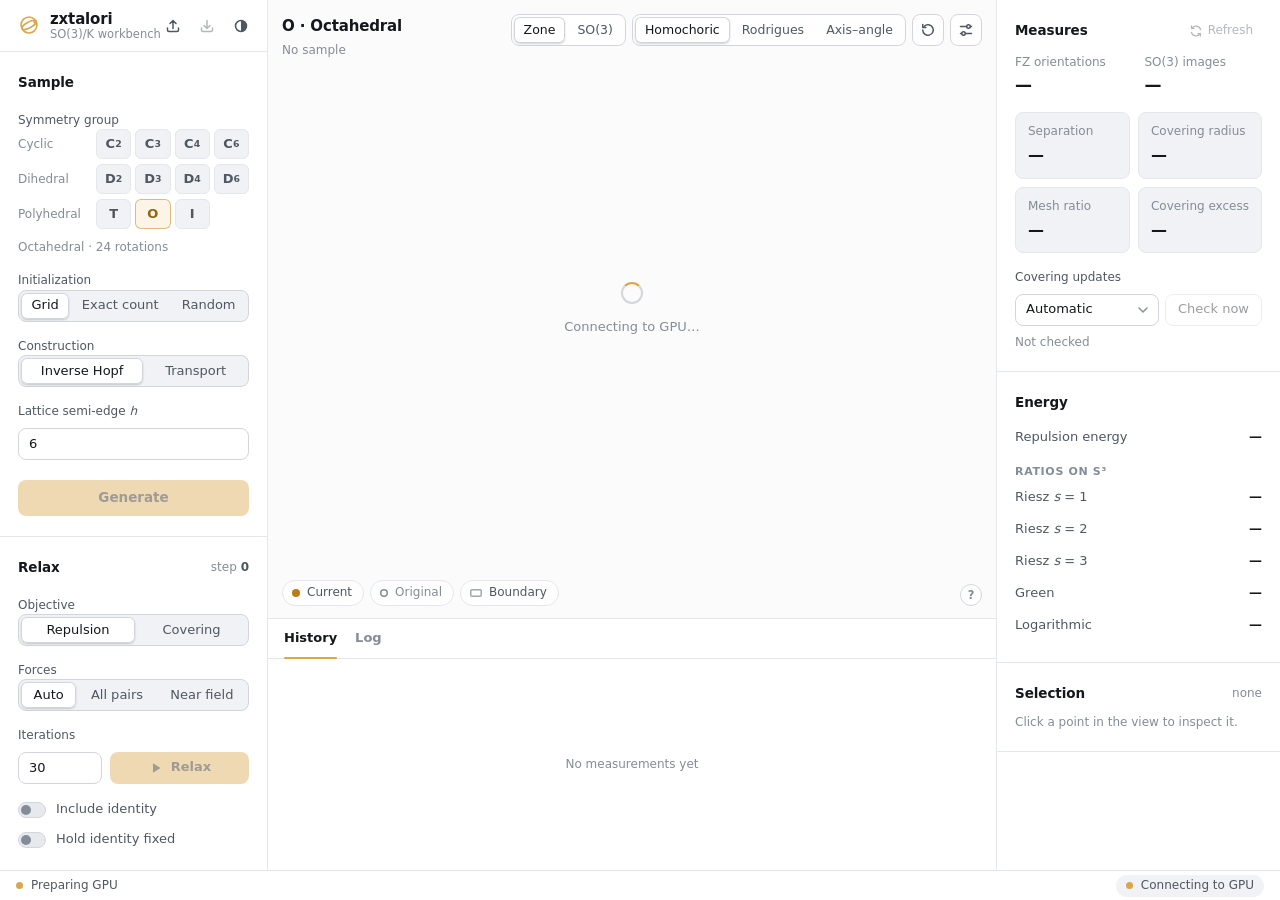
==== commit d8e6d532: "Replace the MTEX grids with inverse Hopf product grids for all groups Port the SO3K_Grids product gr" ====
--- a/web/app/index.html
+++ b/web/app/index.html
@@ -72,11 +72,19 @@
     <fieldset id="count-mode" class="field">
       <legend class="field-label">Initialization</legend>
       <div class="segmented">
-        <label title="Native lattice or MTEX grid"><input type="radio" name="count-mode" value="grid" checked><span>Grid</span></label>
+        <label title="Inverse Hopf product grid or FCC transport"><input type="radio" name="count-mode" value="grid" checked><span>Grid</span></label>
         <label title="Exact orientation count"><input type="radio" name="count-mode" value="exact"><span>Exact count</span></label>
         <label title="Seeded Haar random samples"><input type="radio" name="count-mode" value="random"><span>Random</span></label>
       </div>
       <p id="count-note" class="hint"></p>
+    </fieldset>
+
+    <fieldset id="grid-kind" class="field">
+      <legend class="field-label">Construction</legend>
+      <div class="segmented">
+        <label title="Product grid on the inverse Hopf fibration"><input type="radio" name="grid-kind" value="hopf" checked><span>Inverse Hopf</span></label>
+        <label title="FCC lattice carried onto the zone by measure-preserving transport"><input type="radio" name="grid-kind" value="transport"><span>Transport</span></label>
+      </div>
     </fieldset>
 
     <div id="h-field" class="field"><label class="field-label" for="semi-edge">Lattice semi-edge <i>h</i></label><input id="semi-edge" type="number" min="1" max="12" value="6"></div>
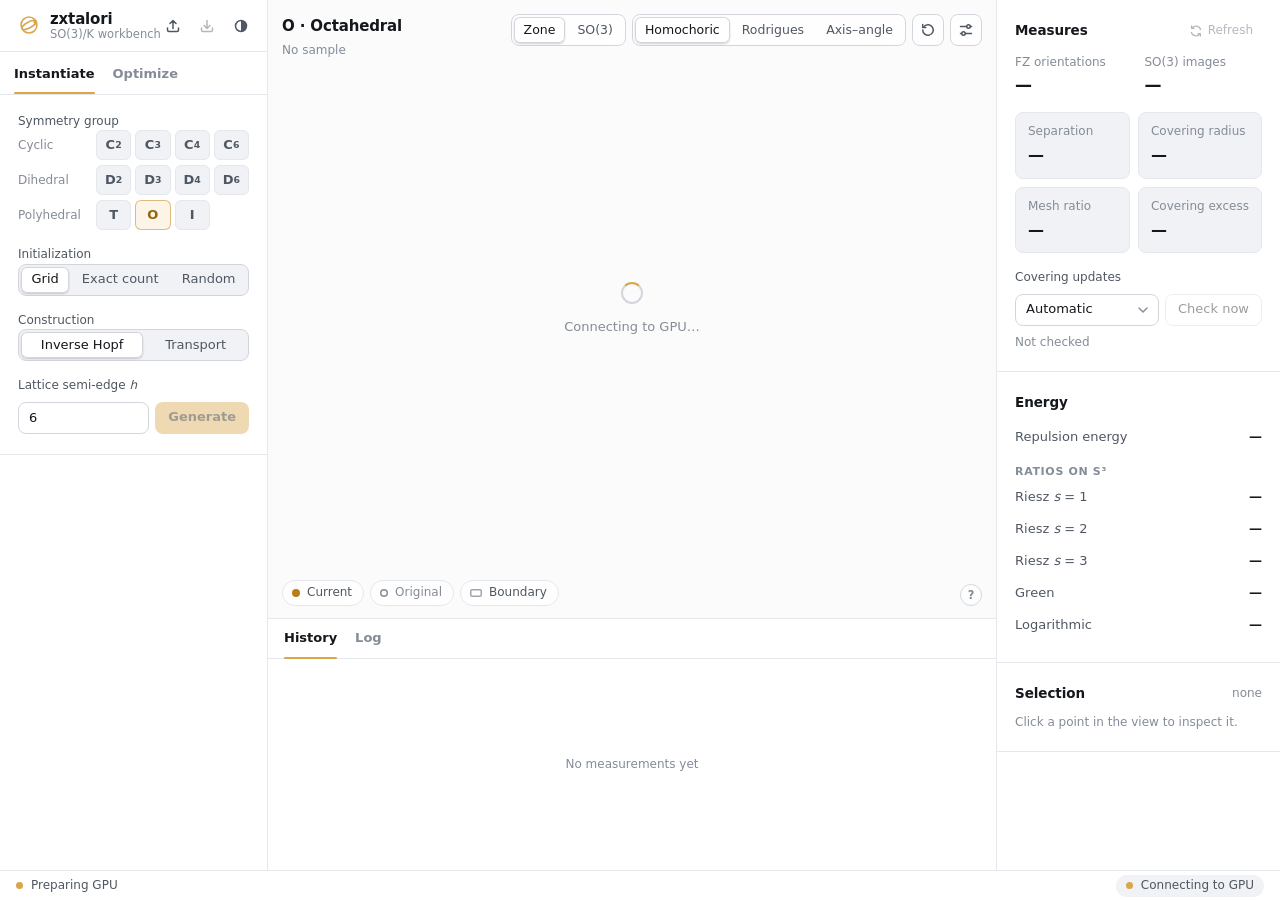
==== commit 470da10c: "Split the workbench sidebar into Instantiate and Optimize, add Auto The sidebar has two tabs, with e" ====
--- a/web/app/index.html
+++ b/web/app/index.html
@@ -28,7 +28,7 @@
 
 <main class="workspace">
 
-<aside class="sidebar panel" aria-label="Sample and relaxation">
+<aside class="sidebar panel" aria-label="Instantiate and optimize">
 
   <header class="side-head">
     <a class="brand" href="./">
@@ -42,9 +42,12 @@
     </div>
   </header>
 
-  <section class="section">
-    <header class="section-head"><h2>Sample</h2></header>
-
+  <div class="pane-tabs side-tabs" role="tablist" aria-label="Workflow">
+    <button id="tab-instantiate" role="tab" aria-selected="true" aria-controls="instantiate-panel">Instantiate</button>
+    <button id="tab-optimize" role="tab" aria-selected="false" aria-controls="optimize-panel" tabindex="-1">Optimize</button>
+  </div>
+
+  <section id="instantiate-panel" class="section" role="tabpanel" aria-labelledby="tab-instantiate">
     <fieldset id="group" class="field">
       <legend class="field-label">Symmetry group</legend>
       <div class="group-picker">
@@ -66,17 +69,15 @@
           <label class="chip"><input type="radio" name="group" value="I"><span>I</span></label>
         </div></div>
       </div>
-      <p id="group-order" class="hint">Octahedral · 24 rotations</p>
     </fieldset>
 
     <fieldset id="count-mode" class="field">
       <legend class="field-label">Initialization</legend>
       <div class="segmented">
         <label title="Inverse Hopf product grid or FCC transport"><input type="radio" name="count-mode" value="grid" checked><span>Grid</span></label>
-        <label title="Exact orientation count"><input type="radio" name="count-mode" value="exact"><span>Exact count</span></label>
-        <label title="Seeded Haar random samples"><input type="radio" name="count-mode" value="random"><span>Random</span></label>
-      </div>
-      <p id="count-note" class="hint"></p>
+        <label title="Exact orientation count: a smaller grid filled at its largest Delaunay circumcentres"><input type="radio" name="count-mode" value="exact"><span>Exact count</span></label>
+        <label title="Independent Haar samples, folded into the selected zone"><input type="radio" name="count-mode" value="random"><span>Random</span></label>
+      </div>
     </fieldset>
 
     <fieldset id="grid-kind" class="field">
@@ -87,31 +88,47 @@
       </div>
     </fieldset>
 
-    <div id="h-field" class="field"><label class="field-label" for="semi-edge">Lattice semi-edge <i>h</i></label><input id="semi-edge" type="number" min="1" max="12" value="6"></div>
-    <div id="count-field" class="field" hidden><label class="field-label" for="target-count" id="target-label">Requested count</label><input id="target-count" type="number" min="32" max="1000000" step="1" value="1000"></div>
     <div id="seed-field" class="field" hidden><label class="field-label" for="random-seed">Seed</label><div class="input-group"><input id="random-seed" type="number" min="0" max="4294967295" value="193"><button id="shuffle-seed" class="icon-only" aria-label="New random seed" title="New random seed"><svg class="icon"><use href="#i-dice"/></svg></button></div></div>
 
-    <button id="generate-button" class="primary block generate" disabled>Generate</button>
-    <p id="construction-note" class="hint centered"></p>
-  </section>
-
-  <section class="section">
-    <header class="section-head"><h2>Relax</h2><span class="meta">step <b id="iteration-count">0</b></span></header>
-
+    <div class="generate-row">
+      <div id="h-field" class="field"><label class="field-label" for="semi-edge">Lattice semi-edge <i>h</i></label><input id="semi-edge" type="number" min="1" max="12" value="6"></div>
+      <div id="count-field" class="field" hidden><label class="field-label" for="target-count" id="target-label">Requested count</label><input id="target-count" type="number" min="32" max="1000000" step="1" value="1000"></div>
+      <button id="generate-button" class="primary" disabled>Generate</button>
+    </div>
+    <p id="construction-note" class="hint"></p>
+  </section>
+
+  <section id="optimize-panel" class="section" role="tabpanel" aria-labelledby="tab-optimize" hidden>
     <fieldset id="objective" class="field">
       <legend class="field-label">Objective</legend>
       <div class="segmented">
-        <label title="Quey geodesic pair repulsion"><input type="radio" name="objective" value="repulsion" checked><span>Repulsion</span></label>
-        <label title="Lower the covering radius with local GPU moves"><input type="radio" name="objective" value="covering"><span>Covering</span></label>
-      </div>
-    </fieldset>
+        <label title="Pair repulsion 1/d + 1/(π − d), where d is the geodesic distance on S³. Symmetry images and antipodes are included. Barzilai–Borwein steps with curvature scaling."><input type="radio" name="objective" value="repulsion" checked><span>Repulsion</span></label>
+        <label title="Moves disjoint groups of points around the largest empty caps and keeps a move only if the exact local maximum drops. Small kicks leave plateaus, and the best sample found is kept. Separation is not constrained unless a floor is set, and usually falls."><input type="radio" name="objective" value="covering"><span>Covering</span></label>
+        <label title="Repulsion until its energy plateaus, then covering until several kicked descents in a row find nothing better. Steps limits each stage."><input type="radio" name="objective" value="auto"><span>Auto</span></label>
+      </div>
+    </fieldset>
+
+    <div class="field">
+      <label class="field-label spread" for="iterations">Steps<span class="meta">step <b id="iteration-count">0</b></span></label>
+      <div class="run-row">
+        <input id="iterations" type="number" min="1" value="100">
+        <button id="relax-button" class="primary" disabled><svg class="icon"><use href="#i-play"/></svg>Go</button>
+        <button id="stop-button" class="danger" disabled><svg class="icon"><use href="#i-stop"/></svg>Stop</button>
+      </div>
+      <div id="run-progress" class="progress" hidden><i id="run-progress-bar"></i></div>
+    </div>
+
+    <div class="switches pair">
+      <label class="switch" title="Include the identity orientation in the sample"><input id="add-identity" type="checkbox"><span class="track"></span>Identity</label>
+      <label class="switch" title="Include the identity and hold it fixed during optimization"><input id="fix-identity" type="checkbox"><span class="track"></span>Fix identity</label>
+    </div>
 
     <fieldset id="forces" class="field">
       <legend class="field-label">Forces</legend>
       <div class="segmented">
         <label title="Near field above 20,000 orientations, all pairs below"><input type="radio" name="forces" value="auto" checked><span>Auto</span></label>
         <label title="Every orbit point (cost grows with the square of the count)"><input type="radio" name="forces" value="all"><span>All pairs</span></label>
-        <label title="Orbit points within 20 mean orientation radii, about 7,500 per point (Quey et al. 2018); cost grows linearly"><input type="radio" name="forces" value="near"><span>Near field</span></label>
+        <label title="Orbit points within 20 mean orientation radii, about 7,500 per point (Quey et al. 2018), fading smoothly over the outer half. Cost grows linearly and the energy is the near-field sum; differences in density at larger scales even out more slowly than with all pairs."><input type="radio" name="forces" value="near"><span>Near field</span></label>
       </div>
     </fieldset>
 
@@ -123,34 +140,17 @@
       </div>
     </fieldset>
 
-    <div id="floor-field" class="field" hidden>
+    <div id="floor-field" class="field" hidden title="Local steps keep every pair of orientations at least this far apart.">
       <label class="field-label" for="separation-floor">Min separation (°)</label>
-      <div class="input-group"><input id="separation-floor" type="number" min="0" max="179" step="0.01" placeholder="None"><button id="floor-from-current" type="button" title="Set the floor to 95% of the current separation">95% of current</button></div>
-      <p class="hint">Local steps keep every pair of orientations at least this far apart.</p>
-    </div>
-
-    <div class="field">
-      <label class="field-label" for="iterations" id="iterations-label">Iterations</label>
-      <div class="run-row">
-        <input id="iterations" type="number" min="1" max="1000" value="30">
-        <button id="relax-button" class="primary" disabled><svg class="icon"><use href="#i-play"/></svg><span id="relax-label">Relax</span></button>
-        <button id="stop-button" class="danger" disabled><svg class="icon"><use href="#i-stop"/></svg>Stop</button>
-      </div>
-      <div id="run-progress" class="progress" hidden><i id="run-progress-bar"></i></div>
-    </div>
-
-    <div class="switches">
-      <label class="switch"><input id="add-identity" type="checkbox"><span class="track"></span>Include identity</label>
-      <label class="switch"><input id="fix-identity" type="checkbox"><span class="track"></span>Hold identity fixed</label>
+      <div class="input-group"><input id="separation-floor" type="number" min="0" max="179" step="0.01" placeholder="None"><button id="floor-from-current" type="button" title="Set the floor to 99% of the current separation">99% of current</button></div>
+    </div>
+
+    <div id="keep-field" class="field" hidden title="The covering stage keeps every pair of orientations at least this share of the separation repulsion reached.">
+      <label class="field-label" for="keep-separation">Keep separation (%)</label>
+      <input id="keep-separation" type="number" min="0" max="100" step="0.5" value="99">
     </div>
 
     <button id="restore-button" class="ghost block" disabled><svg class="icon"><use href="#i-undo"/></svg>Restore original</button>
-
-    <details class="disclosure"><summary>About the objective</summary>
-      <p class="hint" data-objective="repulsion">Pair repulsion 1/<i>d</i> + 1/(π − <i>d</i>), where <i>d</i> is the geodesic distance on S³. Symmetry images and antipodes are included. Barzilai–Borwein steps with curvature scaling.</p>
-      <p class="hint" data-objective="repulsion">Near field sums only the orbit points within 20 mean orientation radii, fading smoothly over the outer half, so a step costs time linear in the count. Its energy is the near-field sum. Differences in density at larger scales even out more slowly than with all pairs.</p>
-      <p class="hint" data-objective="covering" hidden>Moves disjoint groups of points around the largest empty caps and keeps a move only if the exact local maximum drops. Small kicks leave plateaus, and the best sample found is kept. Separation is not constrained and usually falls.</p>
-    </details>
   </section>
 
 </aside>
--- a/web/app/style.css
+++ b/web/app/style.css
@@ -175,7 +175,8 @@
 fieldset:disabled .segmented span, fieldset:disabled .chip span { opacity: .5; cursor: not-allowed; }
 
 .switches { display: grid; gap: 2px; margin-top: 12px; }
-.switch { display: flex; align-items: center; gap: 10px; min-height: 28px; color: var(--text-2); cursor: pointer; user-select: none; }
+.switches.pair { grid-template-columns: 1fr 1fr; gap: 8px; }
+.switch { position: relative; display: flex; align-items: center; gap: 10px; min-height: 28px; color: var(--text-2); cursor: pointer; user-select: none; }
 .switch:hover { color: var(--text); }
 .switch .track { position: relative; flex: none; width: 28px; height: 16px; border: 1px solid var(--line-strong); border-radius: 8px; background: var(--active); transition: background-color .15s, border-color .15s; }
 .switch .track::after { content: ""; position: absolute; top: 2px; left: 2px; width: 10px; height: 10px; border-radius: 50%; background: var(--text-3); transition: transform .15s, background-color .15s; }
@@ -224,7 +225,7 @@
 .group-row { display: grid; grid-template-columns: 70px 1fr; align-items: center; gap: 8px; }
 .group-family { color: var(--text-3); font-size: 12px; }
 .chips { display: grid; grid-template-columns: repeat(4, 1fr); gap: 4px; }
-.chip { display: flex; }
+.chip { position: relative; display: flex; }
 .chip span {
   flex: 1;
   display: flex;
@@ -242,22 +243,18 @@
 .chip:hover span { border-color: var(--line-hover); color: var(--text); }
 .chip input:checked + span { border-color: var(--accent-line); background: var(--accent-soft); color: var(--accent-text); }
 .chip input:focus-visible + span { outline: 2px solid var(--focus); outline-offset: 1px; }
-#group-order { margin-top: 2px; }
-
-.generate { height: 36px; margin-top: 20px; font-size: 13.5px; }
+.side-tabs { gap: 4px; margin: 0; padding: 8px 12px 6px; border-bottom: 1px solid var(--line); }
+.side-tabs button { font-size: 13.5px; font-weight: 600; }
+.side-tabs + .section .field:first-child, .section[role="tabpanel"] > .field:first-child { margin-top: 0; }
+.generate-row { display: grid; grid-template-columns: minmax(0, 1fr) auto; align-items: end; gap: 6px; margin-top: 16px; }
+.generate-row .field { margin-top: 0; }
+#construction-note { margin-top: 6px; }
 .run-row { display: grid; grid-template-columns: 84px minmax(0, 1fr); gap: 8px; }
 body:not(.busy) #stop-button, body.busy #relax-button { display: none; }
 .progress { height: 3px; margin-top: 4px; overflow: hidden; border-radius: 2px; background: var(--active); }
 .progress i { display: block; width: 0; height: 100%; border-radius: inherit; background: var(--accent); transition: width .2s ease-out; }
 #restore-button { margin-top: 10px; }
 
-.disclosure { margin-top: 16px; padding-top: 14px; border-top: 1px solid var(--line); }
-.disclosure summary { display: flex; align-items: center; gap: 8px; width: max-content; color: var(--text-3); font-size: 12px; cursor: pointer; list-style: none; }
-.disclosure summary::-webkit-details-marker { display: none; }
-.disclosure summary::before { content: ""; width: 5px; height: 5px; border-right: 1.5px solid currentColor; border-bottom: 1.5px solid currentColor; transform: rotate(-45deg); transition: transform .15s; }
-.disclosure[open] summary::before { transform: rotate(45deg); }
-.disclosure summary:hover { color: var(--text-2); }
-.disclosure p { margin-top: 8px; }
 
 /* ── Stage ────────────────────────────────────────────── */
 .stage { min-width: 0; min-height: 0; display: flex; flex-direction: column; background: var(--canvas); }
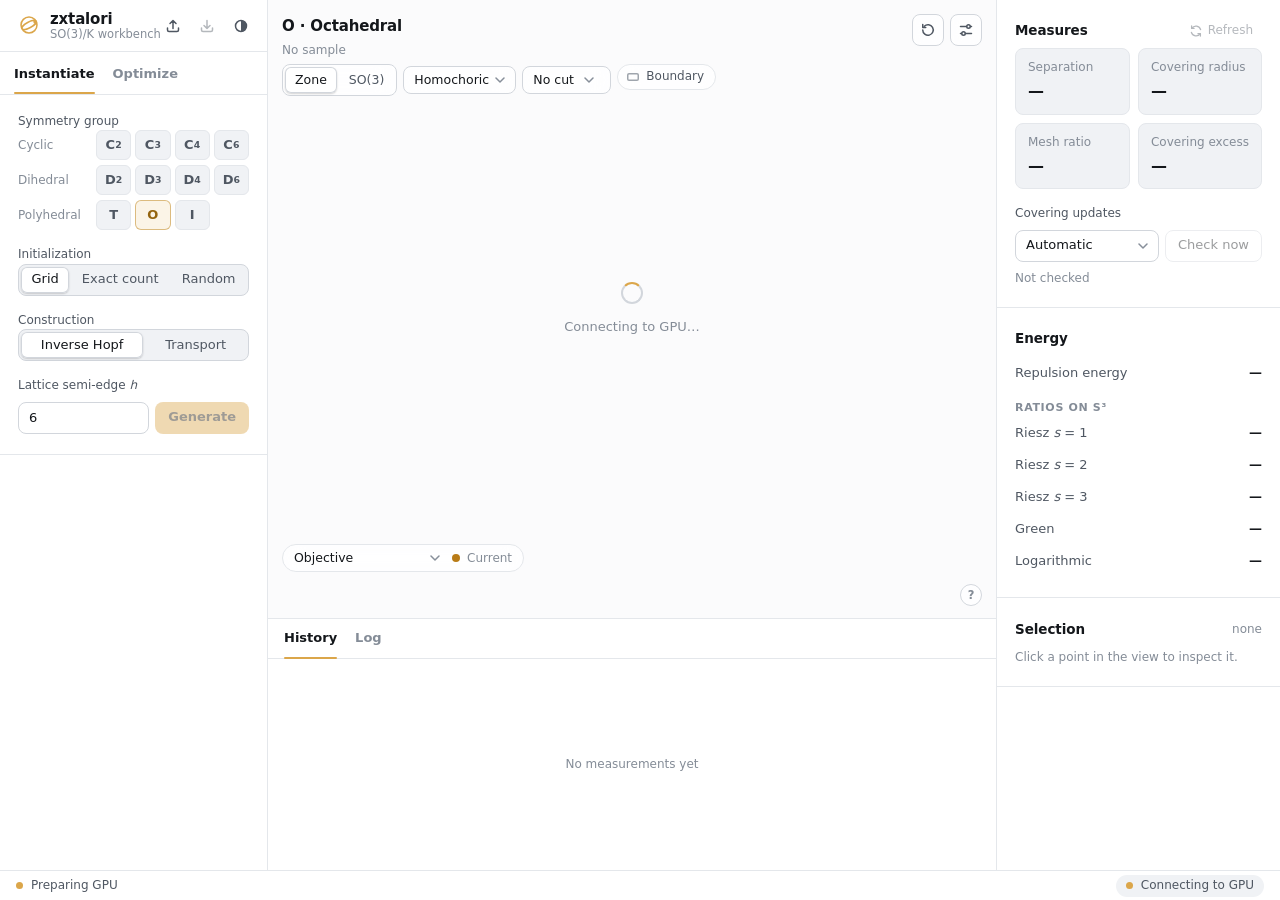
==== commit 42083f8e: "Scale to 10 million orientations, faster covering checks, plot controls on the sides Generation, nea" ====
--- a/web/app/index.html
+++ b/web/app/index.html
@@ -92,7 +92,7 @@
 
     <div class="generate-row">
       <div id="h-field" class="field"><label class="field-label" for="semi-edge">Lattice semi-edge <i>h</i></label><input id="semi-edge" type="number" min="1" max="12" value="6"></div>
-      <div id="count-field" class="field" hidden><label class="field-label" for="target-count" id="target-label">Requested count</label><input id="target-count" type="number" min="32" max="1000000" step="1" value="1000"></div>
+      <div id="count-field" class="field" hidden><label class="field-label" for="target-count" id="target-label">Requested count</label><input id="target-count" type="number" min="32" max="10000000" step="1" value="1000"></div>
       <button id="generate-button" class="primary" disabled>Generate</button>
     </div>
     <p id="construction-note" class="hint"></p>
@@ -102,16 +102,16 @@
     <fieldset id="objective" class="field">
       <legend class="field-label">Objective</legend>
       <div class="segmented">
-        <label title="Pair repulsion 1/d + 1/(π − d), where d is the geodesic distance on S³. Symmetry images and antipodes are included. Barzilai–Borwein steps with curvature scaling."><input type="radio" name="objective" value="repulsion" checked><span>Repulsion</span></label>
+        <label title="Repulsion until its energy plateaus, then covering until several kicked descents in a row find nothing better. Steps limits each stage."><input type="radio" name="objective" value="auto" checked><span>Auto</span></label>
+        <label title="Pair repulsion 1/d + 1/(π − d), where d is the geodesic distance on S³. Symmetry images and antipodes are included. Barzilai–Borwein steps with curvature scaling."><input type="radio" name="objective" value="repulsion"><span>Repulsion</span></label>
         <label title="Moves disjoint groups of points around the largest empty caps and keeps a move only if the exact local maximum drops. Small kicks leave plateaus, and the best sample found is kept. Separation is not constrained unless a floor is set, and usually falls."><input type="radio" name="objective" value="covering"><span>Covering</span></label>
-        <label title="Repulsion until its energy plateaus, then covering until several kicked descents in a row find nothing better. Steps limits each stage."><input type="radio" name="objective" value="auto"><span>Auto</span></label>
       </div>
     </fieldset>
 
     <div class="field">
       <label class="field-label spread" for="iterations">Steps<span class="meta">step <b id="iteration-count">0</b></span></label>
       <div class="run-row">
-        <input id="iterations" type="number" min="1" value="100">
+        <input id="iterations" type="number" min="1" value="5000">
         <button id="relax-button" class="primary" disabled><svg class="icon"><use href="#i-play"/></svg>Go</button>
         <button id="stop-button" class="danger" disabled><svg class="icon"><use href="#i-stop"/></svg>Stop</button>
       </div>
@@ -132,20 +132,30 @@
       </div>
     </fieldset>
 
-    <fieldset id="free-set" class="field" hidden>
+    <fieldset id="free-set" class="field">
       <legend class="field-label">Free points per job</legend>
       <div class="segmented">
         <label title="The four sources of the offending cap"><input type="radio" name="free-set" value="0"><span>Tet</span></label>
         <label title="Also the apex of each cap sharing a face with it"><input type="radio" name="free-set" value="1" checked><span>Face</span></label>
       </div>
     </fieldset>
+
+    <details id="kick-field" class="field kicks">
+      <summary class="field-label" title="Basin hopping: when the covering radius stops improving, the best sample is restored and every orientation is kicked">Plateau kicks</summary>
+      <div class="kick-grid">
+        <label for="kick-patience" title="Steps without the gain below before a kick">Patience (steps)</label><input id="kick-patience" type="number" min="1" max="1000000" step="1" value="150">
+        <label for="kick-gain" title="Relative drop in the covering radius that counts as progress and resets the patience count">Gain (%)</label><input id="kick-gain" type="number" min="0" max="99" step="0.01" value="0.05">
+        <label for="kick-size" title="RMS kick angle as a share of the best covering radius">Kick (% of radius)</label><input id="kick-size" type="number" min="0" max="100" step="0.5" value="4">
+        <label for="kick-trust" title="Each orientation's step limit after a kick, as a share of the best covering radius; it grows while moves are kept">Trust (% of radius)</label><input id="kick-trust" type="number" min="0.01" max="100" step="0.5" value="3">
+      </div>
+    </details>
 
     <div id="floor-field" class="field" hidden title="Local steps keep every pair of orientations at least this far apart.">
       <label class="field-label" for="separation-floor">Min separation (°)</label>
       <div class="input-group"><input id="separation-floor" type="number" min="0" max="179" step="0.01" placeholder="None"><button id="floor-from-current" type="button" title="Set the floor to 99% of the current separation">99% of current</button></div>
     </div>
 
-    <div id="keep-field" class="field" hidden title="The covering stage keeps every pair of orientations at least this share of the separation repulsion reached.">
+    <div id="keep-field" class="field" title="The covering stage keeps every pair of orientations at least this share of the separation repulsion reached.">
       <label class="field-label" for="keep-separation">Keep separation (%)</label>
       <input id="keep-separation" type="number" min="0" max="100" step="0.5" value="99">
     </div>
@@ -158,6 +168,7 @@
 <section class="stage" aria-label="Orientation view">
 
   <div class="viewport card" id="canvas-wrap">
+    <canvas id="view-gpu" aria-hidden="true"></canvas>
     <canvas id="view" tabindex="0" aria-label="3D orientation plot. Drag to orbit, Shift-drag to pan, scroll to zoom, click to inspect."></canvas>
 
     <div class="view-head">
@@ -165,31 +176,56 @@
         <h1 id="sample-heading">O · Octahedral</h1>
         <div class="view-sub"><span id="sample-badge">No sample</span><span id="selected-badge" class="tag" hidden></span></div>
       </div>
-      <div class="view-tools">
-        <fieldset id="view-domain" class="segmented glass"><legend class="sr-only">View domain</legend>
-          <label title="Fundamental zone"><input type="radio" name="view-domain" value="fz" checked><span>Zone</span></label>
-          <label title="Full SO(3), streamed symmetry images"><input type="radio" name="view-domain" value="so3"><span>SO(3)</span></label>
-        </fieldset>
-        <fieldset id="projection" class="segmented glass"><legend class="sr-only">Projection</legend>
-          <label><input type="radio" name="projection" value="homochoric" checked><span>Homochoric</span></label>
-          <label><input type="radio" name="projection" value="rodrigues"><span>Rodrigues</span></label>
-          <label><input type="radio" name="projection" value="axisangle"><span>Axis–angle</span></label>
-        </fieldset>
-        <div class="tool-group">
-          <button id="reset-view" class="tool" aria-label="Reset view" title="Reset view (0)"><svg class="icon"><use href="#i-reset"/></svg></button>
-          <button id="display-button" class="tool" popovertarget="display-panel" aria-label="Display settings" title="Display settings"><svg class="icon"><use href="#i-sliders"/></svg></button>
-        </div>
-      </div>
+      <div class="tool-group">
+        <button id="reset-view" class="tool" aria-label="Reset view" title="Reset view (0)"><svg class="icon"><use href="#i-reset"/></svg></button>
+        <button id="display-button" class="tool" popovertarget="display-panel" aria-label="Display settings" title="Display settings"><svg class="icon"><use href="#i-sliders"/></svg></button>
+      </div>
+    </div>
+
+    <!-- What is drawn and how: down the plot's left side. -->
+    <div class="view-rail rail-left">
+      <fieldset id="view-domain" class="segmented glass"><legend class="sr-only">View domain</legend>
+        <label title="Fundamental zone"><input type="radio" name="view-domain" value="fz" checked><span>Zone</span></label>
+        <label title="Full SO(3), streamed symmetry images"><input type="radio" name="view-domain" value="so3"><span>SO(3)</span></label>
+      </fieldset>
+      <select id="projection" class="glass glass-select" aria-label="Projection" title="Projection">
+        <option value="homochoric" selected>Homochoric</option>
+        <option value="rodrigues">Rodrigues</option>
+        <option value="axisangle">Axis–angle</option>
+      </select>
+      <div id="cut-tools" class="cut-tools glass" title="Hide the points on one side of a plane">
+        <select id="cut-axis" class="glass-select" aria-label="Cut plane">
+          <option value="none" selected>No cut</option>
+          <option value="0">Cut ⟂ x</option>
+          <option value="1">Cut ⟂ y</option>
+          <option value="2">Cut ⟂ z</option>
+        </select>
+        <input id="cut-offset" type="range" min="-1" max="1" step="0.01" value="0" aria-label="Cut position" title="Move the plane along its axis (double-click to centre it)" hidden>
+        <button id="cut-flip" type="button" class="cut-flip" data-sign="+" title="Keep the other side" hidden>keep +</button>
+      </div>
+      <label class="legend-item toggle" title="Show the fundamental-zone boundary"><input id="show-zone" type="checkbox" checked><i class="swatch boundary"></i>Boundary</label>
     </div>
 
     <div id="view-empty" class="view-empty"><span class="spinner" aria-hidden="true"></span><p id="empty-copy">Connecting to GPU…</p></div>
 
+    <!-- What the colours mean: down the plot's right side. -->
+    <div class="view-rail rail-right">
+      <div class="color-key glass" id="color-key">
+        <select id="color-by" class="legend-select" aria-label="Color points by" title="What the point colors show">
+          <option value="auto" selected>Objective</option>
+          <option value="separation">Nearest neighbour</option>
+          <option value="covering">Largest adjacent cap</option>
+          <option value="faces">Voronoi faces</option>
+          <option value="zone">Symmetry zone</option>
+          <option value="single">Single color</option>
+        </select>
+        <div class="color-title"><i class="swatch current" id="color-swatch"></i><span id="color-name">Current</span></div>
+        <div id="color-scale" class="color-scale" hidden><span id="color-low"></span><canvas id="color-hist" class="histogram" aria-hidden="true"></canvas><span id="color-high"></span></div>
+        <span id="color-spread" class="color-spread"></span>
+      </div>
+    </div>
+
     <div class="view-foot">
-      <div class="legend">
-        <span class="legend-item" id="color-key"><i class="swatch current" id="color-swatch"></i><span id="color-name">Current</span><span id="color-scale" class="color-scale" hidden><span id="color-low"></span><i id="color-ramp" class="ramp"></i><span id="color-high"></span></span></span>
-        <label class="legend-item toggle" title="Show the generated sample"><input id="show-original" type="checkbox"><i class="swatch original"></i>Original</label>
-        <label class="legend-item toggle" title="Show the fundamental-zone boundary"><input id="show-zone" type="checkbox" checked><i class="swatch boundary"></i>Boundary</label>
-      </div>
       <div class="view-meta">
         <span id="display-count"></span>
         <span class="help" tabindex="0" aria-describedby="view-help">?<span id="view-help" class="help-pop" role="tooltip"><b>Drag</b> orbit<br><b>Shift-drag</b> or <b>right-drag</b> pan<br><b>Scroll</b> zoom<br><b>Click</b> inspect a point<br><b>Arrows</b> orbit · <b>+ −</b> zoom · <b>0</b> reset</span></span>
@@ -200,22 +236,13 @@
   <div id="display-panel" class="popover" popover="manual" aria-label="Display settings">
     <header class="popover-head"><h2>Display</h2><button class="tool plain" popovertarget="display-panel" popovertargetaction="hide" aria-label="Close display settings"><svg class="icon"><use href="#i-x"/></svg></button></header>
     <div class="popover-body">
-      <div class="field row"><label for="display-limit">Points drawn</label><select id="display-limit"><option value="100000" selected>≤ 100,000</option><option value="10000">≤ 10,000</option><option value="1000">≤ 1,000</option><option value="0">All</option></select></div>
-      <div class="field row"><label for="color-by">Color by</label><select id="color-by">
-        <option value="auto" selected>Objective</option>
-        <option value="zone">Symmetry zone</option>
-        <option value="single">Single color</option>
-        <option value="separation">Nearest neighbour</option>
-        <option value="covering">Largest adjacent cap</option>
-        <option value="faces">Voronoi faces</option>
-      </select></div>
-      <p class="hint" id="color-hint">Repulsion colors by nearest-neighbour distance and covering runs by the largest Delaunay cap at each point; both come with each step's measures. Voronoi faces come from covering checks.</p>
+      <div class="field row" title="Auto draws small samples on the CPU, large ones as GPU discs, and very large ones (or SO(3) views of them) as a per-pixel density of every orbit image."><label for="render-mode">Rendering</label><select id="render-mode"><option value="auto" selected>Auto</option><option value="splat">CPU splat</option><option value="points">GPU points</option><option value="density">GPU density</option></select></div>
+      <div class="field row" title="Relative centres a blue–red scale on the median, so uniform regions read neutral; Range spans the 1st to 99th percentile."><label for="color-range">Measure scale</label><select id="color-range"><option value="relative" selected>Relative</option><option value="range">Range</option></select></div>
       <div class="field"><label class="field-label spread" for="point-size">Point radius <output id="point-size-value" for="point-size">2</output></label><input id="point-size" type="range" min="0.5" max="6" value="2" step="0.25"></div>
       <div class="field"><label class="field-label spread" for="wire-width">Wire width <output id="wire-width-value" for="wire-width">0.85</output></label><input id="wire-width" type="range" min="0.2" max="3" value="0.85" step="0.05"></div>
       <div class="switches">
         <label class="switch"><input id="auto-rotate" type="checkbox"><span class="track"></span>Rotate about world Z</label>
       </div>
-      <div class="field row"><label for="cut-plane">Cut through origin</label><select id="cut-plane"><option value="none">None</option><option value="x">Keep +X</option><option value="y">Keep +Y</option><option value="z">Keep +Z</option><option value="-x">Keep −X</option><option value="-y">Keep −Y</option><option value="-z">Keep −Z</option></select></div>
       <div id="clip-field" class="field row" hidden><label for="rf-limit">Rodrigues radius ≤</label><input id="rf-limit" type="number" min="1" max="100" value="4" step="1"></div>
 
       <div class="popover-section">
@@ -225,8 +252,8 @@
           <label class="switch"><input id="show-shell" type="checkbox" checked><span class="track"></span>Show shell images</label>
         </div>
         <div class="field row"><label for="dt-budget">Edge budget</label><input id="dt-budget" type="number" min="100" max="100000" value="6000" step="100"></div>
-        <button id="load-dt" class="block" disabled>Compute triangulation</button>
-        <p id="dt-note" class="hint">FZ and shell triangulation. Compute again after points move.</p>
+        <button id="load-dt" class="block" disabled title="FZ and shell triangulation. Compute again after points move.">Compute triangulation</button>
+        <p id="dt-note" class="hint"></p>
       </div>
     </div>
   </div>
@@ -251,11 +278,6 @@
 
   <section class="section">
     <header class="section-head"><h2>Measures</h2><button id="measure-button" class="ghost small" disabled title="Recompute pair energies and separation"><svg class="icon"><use href="#i-refresh"/></svg>Refresh</button></header>
-
-    <dl class="counts">
-      <div><dt>FZ orientations</dt><dd id="point-count">—</dd></div>
-      <div><dt>SO(3) images</dt><dd id="extended-count">—</dd></div>
-    </dl>
 
     <div class="tiles">
       <button class="tile" data-metric="separation_deg" title="Minimum separation between orientations"><span>Separation</span><strong id="separation">—</strong></button>
--- a/web/app/style.css
+++ b/web/app/style.css
@@ -39,7 +39,6 @@
   --shadow: light-dark(0 12px 32px rgb(20 26 36 / .14), 0 14px 40px rgb(0 0 0 / .5));
 
   --plot-point: light-dark(#b97c17, #e2b665);
-  --plot-original: light-dark(#4b7fa3, #6f9dba);
   --plot-wire: light-dark(rgb(64 76 92 / .5), rgb(178 190 204 / .5));
   --plot-axis: light-dark(#d3d8df, #29313b);
   --plot-label: light-dark(#8a929d, #7a8492);
@@ -137,6 +136,9 @@
   background-size: 10px 6px;
   cursor: pointer;
 }
+/* The option list is drawn by the platform: give it the theme's colours, or a transparent
+   select (the legend's) leaves light text on a white list in the dark theme. */
+select option { background-color: var(--panel); color: var(--text); }
 input[type="number"]:hover:not(:disabled), select:hover:not(:disabled) { border-color: var(--line-hover); }
 input[type="number"]:focus, select:focus { outline: none; border-color: var(--accent-line); box-shadow: 0 0 0 3px var(--accent-soft); }
 input:disabled, select:disabled { opacity: .5; cursor: not-allowed; }
@@ -154,7 +156,7 @@
 
 .segmented { display: flex; gap: 2px; padding: 2px; border: 1px solid var(--line-strong); border-radius: var(--radius); background: var(--well); }
 .segmented label { position: relative; flex: 1 1 auto; display: flex; }
-.segmented input, .chip input, .legend input, .switch input { position: absolute; width: 1px; height: 1px; margin: 0; opacity: 0; pointer-events: none; }
+.segmented input, .chip input, .legend-item input, .switch input { position: absolute; width: 1px; height: 1px; margin: 0; opacity: 0; pointer-events: none; }
 .segmented span {
   flex: 1;
   display: flex;
@@ -259,7 +261,8 @@
 /* ── Stage ────────────────────────────────────────────── */
 .stage { min-width: 0; min-height: 0; display: flex; flex-direction: column; background: var(--canvas); }
 .card { position: relative; overflow: hidden; border: 1px solid var(--line); border-radius: var(--radius-l); background: var(--canvas); }
-.viewport { flex: 1; min-height: 260px; border: 0; border-radius: 0; }
+.viewport { flex: 1; min-height: 260px; border: 0; border-radius: 0; container: view / size; }
+#view-gpu { position: absolute; inset: 0; display: block; width: 100%; height: 100%; pointer-events: none; }
 #view { position: absolute; inset: 0; display: block; width: 100%; height: 100%; touch-action: none; cursor: grab; }
 #view:active { cursor: grabbing; }
 #view:focus-visible { outline: 2px solid var(--focus); outline-offset: -2px; }
@@ -269,11 +272,30 @@
 .view-title h1 { font-size: 15px; font-weight: 600; letter-spacing: -.01em; }
 .view-sub { display: flex; align-items: center; gap: 8px; min-height: 20px; color: var(--text-3); font-size: 12px; font-variant-numeric: tabular-nums; }
 .tag { padding: 1px 8px; border: 1px solid var(--accent-line); border-radius: 10px; background: var(--accent-soft); color: var(--accent-text); font-size: 11.5px; }
-.view-tools { display: flex; flex-wrap: wrap; justify-content: flex-end; gap: 6px; margin-left: auto; pointer-events: auto; }
-.glass, .tool, .legend-item { background: var(--glass); backdrop-filter: blur(10px); -webkit-backdrop-filter: blur(10px); }
+.glass, .tool, .legend-item { background-color: var(--glass); backdrop-filter: blur(10px); -webkit-backdrop-filter: blur(10px); }
 .segmented.glass { border-color: var(--line-strong); }
 .segmented.glass span { height: 26px; font-size: 12.5px; }
-.tool-group { display: flex; gap: 6px; }
+.tool-group { display: flex; gap: 6px; margin-left: auto; pointer-events: auto; }
+.glass-select { width: auto; height: 28px; padding: 0 26px 0 10px; border: 1px solid var(--line-strong); font-size: 12.5px; }
+
+/* Side rails over the plot: view controls on the left, the colour key on the right. A plot
+   too narrow for them (container queries at the end of the file) gets a row under the title
+   and a key along the bottom instead. */
+.view-rail { position: absolute; top: 72px; display: flex; flex-direction: column; gap: 8px; width: 148px; pointer-events: none; }
+.view-rail > * { pointer-events: auto; }
+.rail-left { left: 14px; }
+.rail-right { right: 14px; }
+.rail-left > .segmented, .rail-left > .glass-select { width: 100%; }
+.rail-left > .legend-item { align-self: flex-start; }
+.cut-tools { display: flex; flex-direction: column; align-items: stretch; gap: 6px; padding: 1px; border: 1px solid var(--line-strong); border-radius: var(--radius); }
+.cut-tools:has(#cut-offset:not([hidden])) { padding-bottom: 7px; }
+.cut-tools .glass-select { width: 100%; height: 26px; border: 0; background-color: transparent; }
+.cut-tools input[type="range"] { width: auto; margin: 0 8px; }
+.cut-flip { align-self: flex-start; height: 22px; margin-left: 6px; padding: 0 8px; border: 1px solid var(--line); border-radius: 11px; background: transparent; color: var(--text-2); font-size: 12px; white-space: nowrap; }
+.cut-flip:hover { border-color: var(--line-hover); color: var(--text); }
+.kicks summary { cursor: pointer; }
+.kick-grid { display: grid; grid-template-columns: 1fr 92px; align-items: center; gap: 6px 10px; margin-top: 8px; }
+.kick-grid label { color: var(--text-2); font-size: 12px; }
 .tool { width: 32px; height: 32px; padding: 0; border-color: var(--line-strong); color: var(--text-2); }
 .tool:hover:not(:disabled) { color: var(--text); }
 .tool.on { border-color: var(--accent-line); background: var(--accent-soft); color: var(--accent-text); }
@@ -285,22 +307,29 @@
 body.busy .view-empty .spinner, body.connecting .view-empty .spinner { display: block; }
 .spinner { width: 22px; height: 22px; border: 2px solid var(--line-strong); border-top-color: var(--accent); border-radius: 50%; animation: spin .8s linear infinite; }
 
-.view-foot { position: absolute; inset: auto 0 0; display: flex; flex-wrap: wrap; align-items: flex-end; justify-content: space-between; gap: 8px; padding: 12px 14px; pointer-events: none; }
-.legend { display: flex; flex-wrap: wrap; gap: 6px; pointer-events: auto; }
+.view-foot { position: absolute; inset: auto 0 0; display: flex; justify-content: flex-end; padding: 12px 14px; pointer-events: none; }
 .legend-item { display: inline-flex; align-items: center; gap: 7px; height: 26px; padding: 0 11px 0 9px; border: 1px solid var(--line); border-radius: 13px; color: var(--text-2); font-size: 12px; user-select: none; transition: color .12s, border-color .12s; }
-.legend .toggle { cursor: pointer; }
-.legend .toggle:hover { border-color: var(--line-hover); color: var(--text); }
-.legend .toggle:not(:has(input:checked)) { color: var(--text-3); }
-.legend .toggle:has(input:focus-visible) { outline: 2px solid var(--focus); outline-offset: 2px; }
-.legend .toggle:has(input:disabled) { opacity: .5; cursor: not-allowed; }
+.legend-item.toggle { cursor: pointer; }
+.legend-item.toggle:hover { border-color: var(--line-hover); color: var(--text); }
+.legend-item.toggle:not(:has(input:checked)) { color: var(--text-3); }
+.legend-item.toggle:has(input:focus-visible) { outline: 2px solid var(--focus); outline-offset: 2px; }
+.legend-item.toggle:has(input:disabled) { opacity: .5; cursor: not-allowed; }
 .swatch { width: 8px; height: 8px; border-radius: 50%; transition: background-color .12s, box-shadow .12s; }
 .swatch.current { background: var(--plot-point); }
 .swatch.zones { background: conic-gradient(hsl(0 65% 55%), hsl(137 65% 55%), hsl(275 65% 55%), hsl(52 65% 55%), hsl(0 65% 55%)); }
-.color-scale { display: inline-flex; align-items: center; gap: 6px; color: var(--text-3); font-variant-numeric: tabular-nums; }
-.ramp { width: 64px; height: 8px; border-radius: 4px; }
-.swatch.original { background: var(--plot-original); }
+/* The colour key: what is shown, then its range as a vertical bar, high at the top. */
+.color-key { display: flex; flex-direction: column; gap: 6px; padding: 4px 10px 9px; border: 1px solid var(--line); border-radius: var(--radius); color: var(--text-2); font-size: 12px; }
+.color-title { display: flex; align-items: center; gap: 7px; color: var(--text-3); line-height: 1.35; }
+.color-title .swatch { flex: none; }
+.color-title:not(:has(#color-swatch:not([hidden]))):has(#color-name:empty) { display: none; }
+.color-scale { display: flex; flex-direction: column-reverse; align-items: flex-start; gap: 4px; color: var(--text-3); font-variant-numeric: tabular-nums; }
+.histogram { display: block; width: 72px; height: 168px; }
+.color-spread { color: var(--text-3); font-variant-numeric: tabular-nums; }
+.color-spread:empty { display: none; }
+.legend-select { width: calc(100% + 8px); height: 24px; margin: 0 -4px; padding: 0 18px 0 4px; border: 0; background-color: transparent; background-position: right 4px center; color: var(--text); font-size: 12.5px; font-weight: 500; }
+.legend-select:hover:not(:disabled) { border: 0; color: var(--text); }
 .swatch.boundary { width: 12px; height: 8px; border-radius: 2px; box-shadow: inset 0 0 0 1.5px var(--plot-wire); }
-.legend .toggle:not(:has(input:checked)) .swatch { background: transparent; box-shadow: inset 0 0 0 1.5px currentColor; }
+.legend-item.toggle:not(:has(input:checked)) .swatch { background: transparent; box-shadow: inset 0 0 0 1.5px currentColor; }
 .view-meta { display: flex; align-items: center; gap: 10px; color: var(--text-3); font-size: 12px; font-variant-numeric: tabular-nums; pointer-events: auto; }
 .help { position: relative; display: grid; place-items: center; width: 22px; height: 22px; border: 1px solid var(--line-strong); border-radius: 50%; background: var(--glass); color: var(--text-3); font-size: 11.5px; font-weight: 600; cursor: help; }
 .help:hover, .help:focus-visible { color: var(--text); }
@@ -375,9 +404,6 @@
 .history-empty { position: absolute; inset: 0; display: grid; place-items: center; color: var(--text-3); font-size: 12px; pointer-events: none; }
 
 /* ── Inspector ────────────────────────────────────────── */
-.counts { display: grid; grid-template-columns: 1fr 1fr; gap: 12px; margin: 10px 0 14px; }
-.counts dt { color: var(--text-3); font-size: 12px; }
-.counts dd { margin: 2px 0 0; font-size: 17px; font-weight: 600; letter-spacing: -.01em; font-variant-numeric: tabular-nums; }
 .tiles { display: grid; grid-template-columns: 1fr 1fr; gap: 8px; }
 .tile { display: grid; gap: 3px; justify-content: stretch; justify-items: start; height: auto; padding: 10px 12px 11px; border-color: var(--line); background: var(--well); font-weight: 400; text-align: left; }
 .tile span { color: var(--text-3); font-size: 12px; }
@@ -465,9 +491,31 @@
   .viewport { height: 66svh; min-height: 360px; }
   .dock { height: 260px; }
   .view-head { padding: 10px; }
-  .view-tools { margin-left: 0; justify-content: flex-start; }
   .segmented.glass span { padding: 0 8px; }
   .view-foot { padding: 10px; }
   .toast { bottom: 40px; }
   .popover { width: min(300px, calc(100vw - 20px)); }
 }
+
+/* A plot without room beside it: the view controls in a row under the title, the colour key
+   along the bottom with a horizontal bar. */
+@container view (max-aspect-ratio: 27/20) or (max-width: 640px) {
+  .view-rail { width: auto; }
+  .rail-left { top: 64px; right: 14px; flex-direction: row; flex-wrap: wrap; align-items: center; gap: 6px; }
+  .rail-left > .segmented, .rail-left > .glass-select { width: auto; }
+  .cut-tools { flex-direction: row; align-items: center; height: 28px; padding: 0 6px 0 0; }
+  .cut-tools:has(#cut-offset:not([hidden])) { padding-bottom: 0; }
+  .cut-tools .glass-select { width: auto; }
+  .cut-tools input[type="range"] { width: 96px; margin: 0; }
+  .cut-flip { align-self: auto; margin-left: 0; }
+  .rail-right { top: auto; right: auto; bottom: 46px; left: 14px; max-width: calc(100% - 28px); }
+  .color-key { flex-direction: row; flex-wrap: wrap; align-items: center; gap: 4px 8px; min-height: 28px; padding: 1px 11px 1px 7px; border-radius: 14px; }
+  .legend-select { width: auto; margin: 0; }
+  .color-scale { flex-direction: row; align-items: center; gap: 6px; }
+  .histogram { width: 96px; height: 18px; }
+}
+/* Beside a short plot: a shorter bar. */
+@container view (max-height: 520px) and (min-aspect-ratio: 27/20) and (min-width: 641px) {
+  .view-rail { top: 64px; gap: 6px; }
+  .histogram { height: 100px; }
+}
